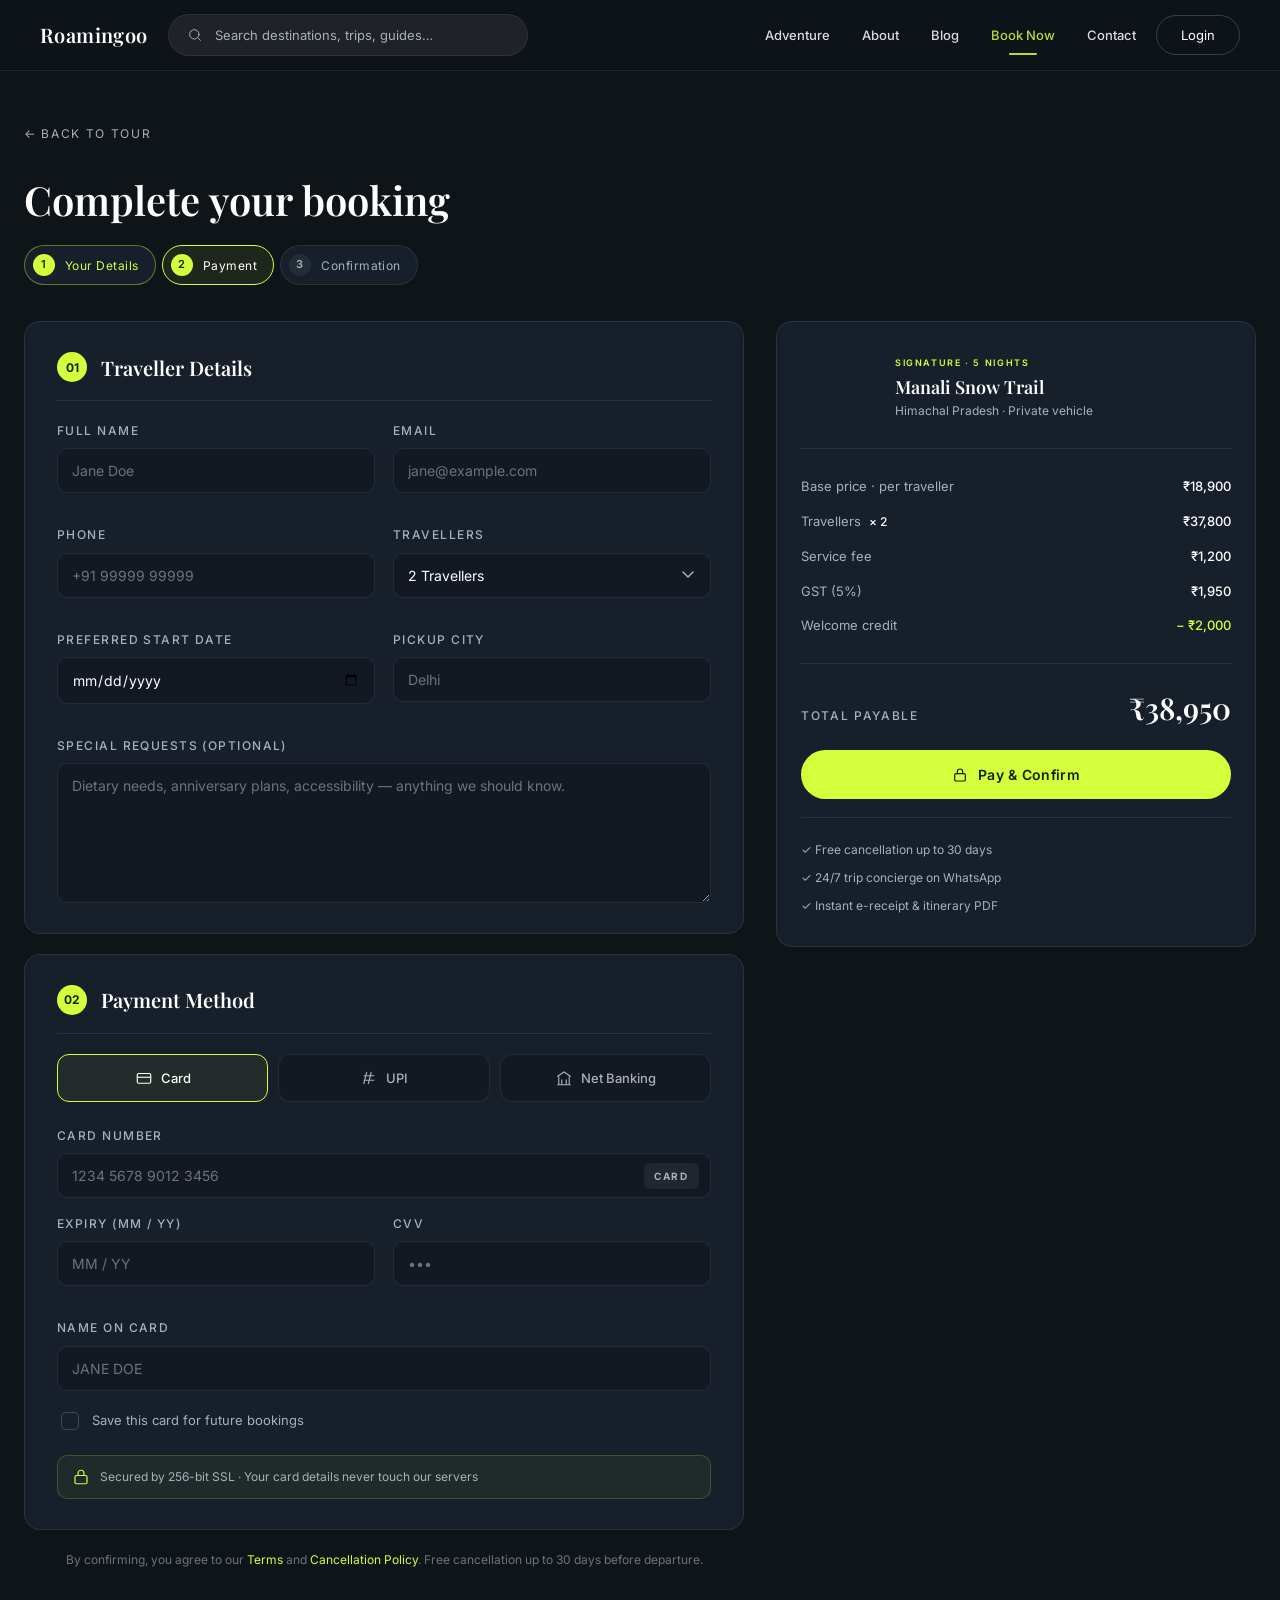
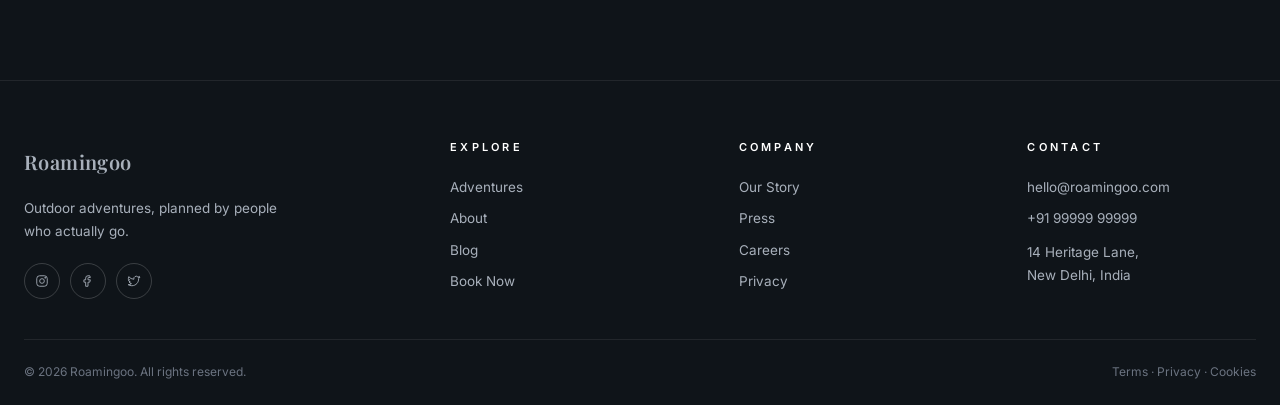
==== booking.html @ 0e5e9fb6 "Initial commit: Roamingoo adventure travel site - Home page with hero, 6 destination cards, reasons," ====
<!DOCTYPE html>
<html lang="en">
<head>
  <meta charset="UTF-8" />
  <meta name="viewport" content="width=device-width, initial-scale=1.0" />
  <meta name="description" content="Complete your Roamingoo booking — secure payment for your trip." />
  <title>Complete Booking — Roamingoo</title>

  <link rel="preconnect" href="https://fonts.googleapis.com">
  <link rel="preconnect" href="https://fonts.gstatic.com" crossorigin>
  <link href="https://fonts.googleapis.com/css2?family=Inter:wght@300;400;500;600;700&family=Playfair+Display:wght@500;600;700;800&display=swap" rel="stylesheet">
  <link rel="stylesheet" href="css/style.css">
</head>
<body class="page-booking">

  <!-- NAVBAR -->
  <header class="site-header solid" id="siteHeader">
    <nav class="nav" aria-label="Primary">
      <a href="index.html" class="logo" aria-label="Roamingoo home"><span class="logo-word">Roamingoo</span></a>
      <div class="nav-search">
        <svg viewBox="0 0 24 24" fill="none" stroke="currentColor" stroke-width="1.5" stroke-linecap="round"><circle cx="11" cy="11" r="7"/><path d="m20 20-3.5-3.5"/></svg>
        <input type="text" placeholder="Search destinations, trips, guides…" aria-label="Search" />
      </div>
      <ul class="nav-menu">
        <li><a href="index.html#adventure" class="nav-link">Adventure</a></li>
        <li><a href="index.html#about" class="nav-link">About</a></li>
        <li><a href="index.html#blog" class="nav-link">Blog</a></li>
        <li><a href="index.html#booknow" class="nav-link active">Book Now</a></li>
        <li><a href="contact.html" class="nav-link">Contact</a></li>
      </ul>
      <a href="#login" class="btn-login">Login</a>
      <button class="hamburger" id="hamburger" aria-label="Open menu" aria-expanded="false"><span></span><span></span><span></span></button>
    </nav>
  </header>

  <!-- ============ BOOKING ============ -->
  <main class="booking-page">

    <header class="booking-top">
      <a href="tour.html" class="tour-back">← Back to tour</a>
      <h1>Complete your booking</h1>
      <ol class="booking-steps">
        <li class="step done"><span>1</span> Your Details</li>
        <li class="step active"><span>2</span> Payment</li>
        <li class="step"><span>3</span> Confirmation</li>
      </ol>
    </header>

    <div class="booking-grid">

      <!-- ===== Left: forms ===== -->
      <form class="booking-forms" id="bookingForm" novalidate>

        <!-- Traveller details -->
        <section class="booking-card">
          <header class="bc-head">
            <span class="bc-num">01</span>
            <h3>Traveller Details</h3>
          </header>

          <div class="bf-row">
            <label class="field">
              <span>Full Name</span>
              <input type="text" name="name" required placeholder="Jane Doe" />
            </label>
            <label class="field">
              <span>Email</span>
              <input type="email" name="email" required placeholder="jane@example.com" />
            </label>
          </div>

          <div class="bf-row">
            <label class="field">
              <span>Phone</span>
              <input type="tel" name="phone" required placeholder="+91 99999 99999" />
            </label>
            <label class="field">
              <span>Travellers</span>
              <select name="travellers" required>
                <option value="1">1 Traveller</option>
                <option value="2" selected>2 Travellers</option>
                <option value="3">3 Travellers</option>
                <option value="4">4 Travellers</option>
                <option value="5+">5 or more</option>
              </select>
            </label>
          </div>

          <div class="bf-row">
            <label class="field">
              <span>Preferred Start Date</span>
              <input type="date" name="date" required />
            </label>
            <label class="field">
              <span>Pickup City</span>
              <input type="text" name="city" placeholder="Delhi" />
            </label>
          </div>

          <label class="field">
            <span>Special Requests (optional)</span>
            <textarea name="notes" rows="3" placeholder="Dietary needs, anniversary plans, accessibility — anything we should know."></textarea>
          </label>
        </section>

        <!-- Payment -->
        <section class="booking-card">
          <header class="bc-head">
            <span class="bc-num">02</span>
            <h3>Payment Method</h3>
          </header>

          <div class="pay-tabs" role="tablist">
            <button type="button" class="pay-tab active" data-pay="card">
              <svg viewBox="0 0 24 24" fill="none" stroke="currentColor" stroke-width="1.5"><rect x="3" y="6" width="18" height="13" rx="2"/><path d="M3 11h18"/></svg>
              Card
            </button>
            <button type="button" class="pay-tab" data-pay="upi">
              <svg viewBox="0 0 24 24" fill="none" stroke="currentColor" stroke-width="1.5"><path d="M9 4l-4 16M15 4l-4 16M5 9h14M5 15h14"/></svg>
              UPI
            </button>
            <button type="button" class="pay-tab" data-pay="netbanking">
              <svg viewBox="0 0 24 24" fill="none" stroke="currentColor" stroke-width="1.5"><path d="M3 21h18M5 21V10M19 21V10M9 21V14M15 21V14M3 10l9-6 9 6"/></svg>
              Net Banking
            </button>
          </div>

          <!-- CARD panel -->
          <div class="pay-panel active" data-panel="card">
            <label class="field">
              <span>Card Number</span>
              <div class="card-input">
                <input type="text" name="cardNumber" id="cardNumber" required inputmode="numeric" maxlength="19" placeholder="1234 5678 9012 3456" autocomplete="cc-number" />
                <span class="card-brand" id="cardBrand">CARD</span>
              </div>
            </label>

            <div class="bf-row">
              <label class="field">
                <span>Expiry (MM / YY)</span>
                <input type="text" name="expiry" id="cardExpiry" required inputmode="numeric" maxlength="7" placeholder="MM / YY" autocomplete="cc-exp" />
              </label>
              <label class="field">
                <span>CVV</span>
                <input type="password" name="cvv" required inputmode="numeric" maxlength="4" placeholder="•••" autocomplete="cc-csc" />
              </label>
            </div>

            <label class="field">
              <span>Name on Card</span>
              <input type="text" name="cardName" required placeholder="JANE DOE" autocomplete="cc-name" />
            </label>

            <label class="checkbox save-card">
              <input type="checkbox" />
              <span>Save this card for future bookings</span>
            </label>
          </div>

          <!-- UPI panel -->
          <div class="pay-panel" data-panel="upi">
            <label class="field">
              <span>UPI ID</span>
              <input type="text" name="upi" placeholder="yourname@upi" />
            </label>
            <p class="pay-help">You'll receive a payment request on your UPI app to approve.</p>
          </div>

          <!-- Netbanking panel -->
          <div class="pay-panel" data-panel="netbanking">
            <label class="field">
              <span>Select Bank</span>
              <select name="bank">
                <option value="">Choose your bank…</option>
                <option>HDFC Bank</option>
                <option>ICICI Bank</option>
                <option>State Bank of India</option>
                <option>Axis Bank</option>
                <option>Kotak Mahindra</option>
                <option>Other</option>
              </select>
            </label>
            <p class="pay-help">You'll be redirected to your bank's secure portal to confirm.</p>
          </div>

          <div class="secure-strip">
            <svg viewBox="0 0 24 24" fill="none" stroke="currentColor" stroke-width="1.6" stroke-linecap="round" stroke-linejoin="round"><rect x="4" y="10" width="16" height="11" rx="2"/><path d="M8 10V7a4 4 0 0 1 8 0v3"/></svg>
            <span>Secured by 256-bit SSL · Your card details never touch our servers</span>
          </div>
        </section>

        <p class="legal">
          By confirming, you agree to our <a href="#">Terms</a> and <a href="#">Cancellation Policy</a>.
          Free cancellation up to 30 days before departure.
        </p>
      </form>

      <!-- ===== Right: order summary ===== -->
      <aside class="order-summary">
        <div class="os-tour">
          <div class="os-img" style="background-image:url('https://images.unsplash.com/photo-1571536802807-30451e3955d8?auto=format&fit=crop&w=600&q=80')"></div>
          <div>
            <span class="os-tag">SIGNATURE · 5 NIGHTS</span>
            <h4>Manali Snow Trail</h4>
            <p>Himachal Pradesh · Private vehicle</p>
          </div>
        </div>

        <ul class="os-breakdown">
          <li><span>Base price · per traveller</span><strong>₹18,900</strong></li>
          <li><span>Travellers <em id="osCount">× 2</em></span><strong id="osSubtotal">₹37,800</strong></li>
          <li><span>Service fee</span><strong>₹1,200</strong></li>
          <li><span>GST (5%)</span><strong id="osTax">₹1,950</strong></li>
          <li class="os-discount"><span>Welcome credit</span><strong>− ₹2,000</strong></li>
        </ul>

        <div class="os-total">
          <span>Total payable</span>
          <strong id="osTotal">₹38,950</strong>
        </div>

        <button type="submit" form="bookingForm" class="btn btn-primary os-pay">
          <svg viewBox="0 0 24 24" fill="none" stroke="currentColor" stroke-width="1.8" stroke-linecap="round"><rect x="4" y="10" width="16" height="11" rx="2"/><path d="M8 10V7a4 4 0 0 1 8 0v3"/></svg>
          Pay &amp; Confirm
        </button>

        <ul class="os-trust">
          <li>✓ Free cancellation up to 30 days</li>
          <li>✓ 24/7 trip concierge on WhatsApp</li>
          <li>✓ Instant e-receipt &amp; itinerary PDF</li>
        </ul>
      </aside>

    </div>
  </main>

  <!-- ============ SUCCESS MODAL ============ -->
  <div class="booking-modal" id="successModal" aria-hidden="true">
    <div class="bm-backdrop" id="bmBackdrop"></div>
    <div class="bm-card" role="dialog" aria-labelledby="bmTitle">
      <div class="bm-check">
        <svg viewBox="0 0 24 24" fill="none" stroke="currentColor" stroke-width="2.4" stroke-linecap="round" stroke-linejoin="round"><path d="M5 13l4 4 10-10"/></svg>
      </div>
      <h2 id="bmTitle">Booking Confirmed</h2>
      <p>A confirmation and full itinerary are on their way to your inbox.</p>
      <div class="bm-ref">
        <span>Booking Reference</span>
        <code id="bmRef">RG-2026-000000</code>
      </div>
      <div class="bm-actions">
        <a href="index.html" class="btn btn-primary">Back to Home</a>
        <button type="button" class="btn-ghost-link" id="bmClose">Make another booking</button>
      </div>
    </div>
  </div>

  <!-- FOOTER -->
  <footer class="site-footer">
    <div class="footer-grid">
      <div class="f-col f-brand">
        <a href="index.html" class="logo footer-logo" aria-label="Roamingoo home"><span class="logo-word">Roamingoo</span></a>
        <p>Outdoor adventures, planned by people who actually go.</p>
        <div class="socials">
          <a href="#" aria-label="Instagram"><svg viewBox="0 0 24 24" fill="none" stroke="currentColor" stroke-width="1.5"><rect x="3" y="3" width="18" height="18" rx="5"/><circle cx="12" cy="12" r="4"/><circle cx="17.5" cy="6.5" r=".8" fill="currentColor"/></svg></a>
          <a href="#" aria-label="Facebook"><svg viewBox="0 0 24 24" fill="none" stroke="currentColor" stroke-width="1.5"><path d="M15 3h-3a4 4 0 0 0-4 4v3H5v4h3v7h4v-7h3l1-4h-4V7a1 1 0 0 1 1-1h3z"/></svg></a>
          <a href="#" aria-label="Twitter"><svg viewBox="0 0 24 24" fill="none" stroke="currentColor" stroke-width="1.5"><path d="M22 5.8a8.5 8.5 0 0 1-2.4.7 4.1 4.1 0 0 0 1.8-2.3 8.4 8.4 0 0 1-2.6 1 4.1 4.1 0 0 0-7 3.8A11.7 11.7 0 0 1 3 4.6a4.1 4.1 0 0 0 1.3 5.5 4 4 0 0 1-1.9-.5 4.1 4.1 0 0 0 3.3 4 4.1 4.1 0 0 1-1.9.1 4.1 4.1 0 0 0 3.8 2.8A8.3 8.3 0 0 1 2 18.3a11.7 11.7 0 0 0 6.3 1.8c7.6 0 11.7-6.3 11.7-11.7v-.5A8.3 8.3 0 0 0 22 5.8z"/></svg></a>
        </div>
      </div>
      <div class="f-col"><h5>Explore</h5><a href="index.html#adventure">Adventures</a><a href="index.html#about">About</a><a href="index.html#blog">Blog</a><a href="index.html#booknow">Book Now</a></div>
      <div class="f-col"><h5>Company</h5><a href="#">Our Story</a><a href="#">Press</a><a href="#">Careers</a><a href="#">Privacy</a></div>
      <div class="f-col"><h5>Contact</h5><a href="mailto:hello@roamingoo.com">hello@roamingoo.com</a><a href="tel:+919999999999">+91 99999 99999</a><p>14 Heritage Lane,<br/>New Delhi, India</p></div>
    </div>
    <div class="footer-bottom"><span>© <span id="year"></span> Roamingoo. All rights reserved.</span><span>Terms · Privacy · Cookies</span></div>
  </footer>

  <div class="mobile-drawer" id="mobileDrawer" aria-hidden="true">
    <button class="drawer-close" id="drawerClose" aria-label="Close menu"><svg viewBox="0 0 24 24" fill="none" stroke="currentColor" stroke-width="1.8" stroke-linecap="round"><path d="M6 6l12 12M18 6L6 18"/></svg></button>
    <a href="index.html#adventure" class="m-link">Adventure</a>
    <a href="index.html#about" class="m-link">About</a>
    <a href="index.html#blog" class="m-link">Blog</a>
    <a href="index.html#booknow" class="m-link">Book Now</a>
    <a href="contact.html" class="m-link">Contact</a>
    <a href="#login" class="btn btn-primary m-cta">Login</a>
  </div>

  <script src="js/main.js" defer></script>
</body>
</html>
---- css/style.css ----
/* =========================================================
   Roamingoo — Adventure Travel
   Dark navy + bright lime accent
   ========================================================= */

/* ---------- TOKENS ---------- */
:root{
  --bg: #0f1419;
  --bg-2: #131922;
  --panel: #171f2a;
  --panel-2: #1c2532;
  --ink: #ffffff;
  --ink-dim: #a8b0bb;
  --muted: #6b7380;
  --accent: #d4ff3d;
  --accent-soft: #e1ff6e;
  --accent-deep: #b6e018;
  --line: rgba(255,255,255,0.08);
  --line-strong: rgba(255,255,255,0.18);

  --container: 1280px;
  --radius: 14px;
  --radius-lg: 20px;
  --radius-card: 16px;

  --ease: cubic-bezier(.2,.7,.2,1);
  --t-fast: .25s var(--ease);
  --t-med: .45s var(--ease);

  --font-display: 'Playfair Display', Georgia, serif;
  --font-body: 'Inter', system-ui, -apple-system, 'Segoe UI', Roboto, sans-serif;
}

/* ---------- RESET ---------- */
*,*::before,*::after{ box-sizing:border-box; }
html,body{
  margin:0;
  padding:0;
  width:100%;
  overflow-x:hidden;
}
html{
  scroll-behavior:smooth;
  background:var(--bg);
}
body{
  font-family:var(--font-body);
  color:var(--ink);
  background:var(--bg);
  -webkit-font-smoothing:antialiased;
  line-height:1.6;
}
img{ max-width:100%; display:block; }
a{ color:inherit; text-decoration:none; }
ul{ list-style:none; padding:0; margin:0; }
button{ font-family:inherit; cursor:pointer; }

/* ---------- TYPE ---------- */
h1,h2,h3,h4,h5{
  font-family:var(--font-display);
  font-weight:600;
  line-height:1.15;
  margin:0;
  color:var(--ink);
}
em{ color:var(--accent); font-style:italic; }
.section-title{
  font-size:clamp(26px, 3vw, 38px);
  font-weight:600;
}
.section-sub{
  color:var(--ink-dim);
  font-size:14px;
  max-width:560px;
  margin:12px auto 0;
}
.head-line{
  display:block;
  width:80px; height:3px;
  background:var(--accent);
  border-radius:2px;
  margin:18px auto 0;
}

/* ---------- BUTTONS ---------- */
.btn{
  display:inline-flex;
  align-items:center;
  justify-content:center;
  gap:10px;
  padding:13px 30px;
  border-radius:999px;
  font-weight:500;
  font-size:14px;
  letter-spacing:.02em;
  border:0;
  cursor:pointer;
  transition:transform var(--t-fast), box-shadow var(--t-fast), background var(--t-fast), color var(--t-fast);
}
.btn-primary{
  background:var(--accent);
  color:#1a2008;
}
.btn-primary:hover{
  background:var(--accent-soft);
  transform:translateY(-2px);
  box-shadow:0 12px 28px -10px rgba(212,255,61,0.55);
}
.btn-login{
  padding:9px 24px;
  border-radius:999px;
  border:1px solid var(--line-strong);
  font-size:13px;
  color:var(--ink);
  background:transparent;
  transition:border-color var(--t-fast), color var(--t-fast), background var(--t-fast);
}
.btn-login:hover{
  border-color:var(--accent);
  color:var(--accent);
}

/* =========================================================
   HERO — full bleed
   ========================================================= */
.hero{
  position:relative;
  display:flex;
  flex-direction:column;
  width:100vw;
  max-width:100vw;
  min-height:100vh;
  height:100vh;
  min-height:100dvh;
  height:100dvh;
  margin:0;
  padding:0;
  overflow:hidden;
  background:#000;
}

/* slides */
.hero-slides{
  position:absolute;
  top:0; left:0; right:0; bottom:0;
  width:100%; height:100%;
  z-index:0;
  overflow:hidden;
}
.hero-slide{
  position:absolute;
  top:0; left:0;
  width:100%; height:100%;
  background-size:cover;
  background-position:center center;
  background-repeat:no-repeat;
  opacity:0;
  transform:scale(1.06);
  transition:opacity 1.2s var(--ease), transform 6s ease-out;
}
.hero-slide.active{
  opacity:1;
  transform:scale(1);
}
.hero-overlay{
  position:absolute;
  top:0; left:0; right:0; bottom:0;
  width:100%; height:100%;
  background:
    linear-gradient(180deg, rgba(15,20,25,0.55) 0%, rgba(15,20,25,0.35) 50%, rgba(15,20,25,0.85) 100%);
  z-index:1;
  pointer-events:none;
}

/* ---------- NAVBAR (visible on load, gets background on scroll) ---------- */
.site-header{
  position:fixed;
  top:0; left:0; right:0;
  z-index:100;
  padding:20px 40px;
  background:transparent;
  border-bottom:1px solid transparent;
  transition:background .4s var(--ease), padding .4s var(--ease),
             border-color .4s var(--ease), backdrop-filter .4s var(--ease);
}
.site-header.scrolled{
  background:rgba(15,20,25,0.85);
  backdrop-filter:blur(14px);
  -webkit-backdrop-filter:blur(14px);
  border-bottom-color:var(--line);
  padding:14px 40px;
}
.nav{
  display:flex;
  align-items:center;
  gap:20px;
}
.logo{
  display:flex;
  align-items:center;
  gap:10px;
  color:var(--ink);
  flex-shrink:0;
}
.logo-icon{
  width:34px; height:34px;
  color:var(--ink);
}
.logo-word{
  font-family:var(--font-display);
  font-size:20px;
  font-weight:600;
  letter-spacing:.02em;
}

.nav-search{
  position:relative;
  flex:0 1 360px;
  display:flex;
  align-items:center;
  background:rgba(255,255,255,0.07);
  border:1px solid var(--line);
  border-radius:999px;
  padding:0 18px;
  height:42px;
  backdrop-filter:blur(8px);
  transition:border-color var(--t-fast), background var(--t-fast);
}
.nav-search:focus-within{
  border-color:var(--accent);
  background:rgba(255,255,255,0.1);
}
.nav-search svg{
  width:16px; height:16px;
  color:var(--ink-dim);
  flex-shrink:0;
  margin-right:10px;
}
.nav-search input{
  background:transparent;
  border:0; outline:0;
  color:var(--ink);
  font-size:13px;
  width:100%;
  font-family:inherit;
}
.nav-search input::placeholder{
  color:var(--ink-dim);
}

.nav-menu{
  display:flex;
  align-items:center;
  gap:32px;
  margin-left:auto;
}
.nav-link{
  position:relative;
  font-size:13px;
  font-weight:500;
  color:var(--ink);
  padding:6px 0;
  opacity:.85;
  transition:opacity var(--t-fast), color var(--t-fast);
}
.nav-link::after{
  content:'';
  position:absolute;
  left:50%; bottom:-6px;
  transform:translateX(-50%) scaleX(0);
  width:28px; height:2px;
  background:var(--accent);
  border-radius:2px;
  transition:transform .35s var(--ease);
  transform-origin:center;
}
.nav-link:hover{ opacity:1; color:var(--accent); }
.nav-link:hover::after,
.nav-link.active::after{ transform:translateX(-50%) scaleX(1); }
.nav-link.active{ color:var(--accent); }

.hamburger{
  display:none;
  background:transparent; border:0; padding:6px;
  margin-left:auto;
}
.hamburger span{
  display:block; width:24px; height:1.5px;
  background:var(--ink); margin:6px 0;
  transition:transform .35s var(--ease), opacity .25s;
}
.hamburger.open span:nth-child(1){ transform:translateY(7.5px) rotate(45deg); }
.hamburger.open span:nth-child(2){ opacity:0; }
.hamburger.open span:nth-child(3){ transform:translateY(-7.5px) rotate(-45deg); }

/* ---------- HERO PAGINATION ---------- */
.hero-pagination{
  position:absolute;
  left:36px; top:50%;
  transform:translateY(-50%);
  z-index:5;
  display:flex; flex-direction:column;
  gap:18px;
}
.hero-pagination button{
  position:relative;
  background:transparent; border:0;
  color:var(--ink-dim);
  font-size:13px;
  font-weight:500;
  padding:4px 0 4px 28px;
  text-align:left;
  letter-spacing:.06em;
  transition:color var(--t-fast);
}
.hero-pagination button::before{
  content:'';
  position:absolute;
  left:0; top:50%; transform:translateY(-50%);
  width:18px; height:1px;
  background:rgba(255,255,255,0.3);
  transition:width var(--t-fast), background var(--t-fast);
}
.hero-pagination button.active{ color:var(--accent); }
.hero-pagination button.active::before{
  background:var(--accent);
  width:24px;
}
.hero-pagination button:hover{ color:var(--ink); }

/* ---------- HERO CONTENT ---------- */
.hero-content{
  position:relative;
  z-index:5;
  flex:1;
  display:flex;
  flex-direction:column;
  align-items:center;
  justify-content:center;
  text-align:center;
  padding:40px 24px;
  width:100%;
  max-width:980px;
  margin:0 auto;
}
.hero-title{
  font-family:var(--font-display);
  font-size:clamp(40px, 10.5vw, 150px);
  font-weight:700;
  letter-spacing:.04em;
  line-height:1;
  color:var(--ink);
  margin-bottom:18px;
  text-shadow:0 8px 40px rgba(0,0,0,0.5);
  white-space:nowrap;
}
.hero-sub{
  color:var(--ink);
  font-size:clamp(14px, 1.5vw, 17px);
  opacity:.95;
  letter-spacing:.02em;
  margin:0;
  max-width:540px;
}

/* ---------- HERO FEATURES STRIP ---------- */
.hero-features{
  position:relative;
  z-index:5;
  display:grid;
  grid-template-columns:repeat(4, 1fr);
  gap:0;
  padding:0 60px 36px;
}
.feature{
  position:relative;
  padding:18px 22px;
  text-align:left;
  border-right:1px solid rgba(255,255,255,0.12);
  transition:transform var(--t-fast);
}
.feature:last-child{ border-right:0; }
.feature:hover{ transform:translateY(-3px); }
.feature-icon{
  width:32px; height:32px;
  border-radius:50%;
  background:var(--accent);
  color:#1a2008;
  display:flex; align-items:center; justify-content:center;
  margin-bottom:10px;
}
.feature-icon svg{ width:16px; height:16px; }
.feature h4{
  font-family:var(--font-body);
  font-size:13px;
  font-weight:600;
  color:var(--ink);
  margin:0 0 4px;
  letter-spacing:.02em;
}
.feature p{
  font-size:11.5px;
  color:var(--ink-dim);
  margin:0;
  line-height:1.5;
}

/* scroll cue */
.scroll-cue{
  position:absolute;
  left:50%; bottom:18px;
  transform:translateX(-50%);
  z-index:6;
  width:1px;
  height:0;
  pointer-events:none;
}
.scroll-cue span{
  display:block;
  width:1px; height:40px;
  background:linear-gradient(to bottom, transparent, var(--accent));
  margin:0 auto;
  animation:cuePulse 2s ease-in-out infinite;
  transform-origin:top;
}
@keyframes cuePulse{
  0%,100%{ transform:scaleY(0.5); opacity:.5; }
  50%{ transform:scaleY(1); opacity:1; }
}

/* =========================================================
   SECTION BASE
   ========================================================= */
.section{
  padding:100px 24px;
  position:relative;
  max-width:var(--container);
  margin:0 auto;
}
.section-head{
  text-align:center;
  margin-bottom:54px;
}

/* =========================================================
   WONDERS OF NATURE
   ========================================================= */
.wonders-wrap{
  position:relative;
}
.wonders-grid{
  display:grid;
  grid-template-columns:1fr;
  gap:20px;
  padding-right:0;
}
.wonder-card{
  position:relative;
  height:280px;
  border-radius:var(--radius-card);
  background-size:115% auto;
  background-position:center;
  background-color:#000;
  overflow:hidden;
  cursor:pointer;
  transition:background-size 1.2s var(--ease), transform var(--t-med), box-shadow var(--t-med);
}
.wonder-card::before{
  content:'';
  position:absolute; inset:0;
  background:linear-gradient(180deg, transparent 40%, rgba(15,20,25,0.92) 100%);
}
.wonder-card:hover{
  background-size:135% auto;
  transform:translateY(-6px);
  box-shadow:0 24px 50px -16px rgba(0,0,0,0.7);
}
.wonder-info{
  position:absolute;
  left:18px; bottom:18px;
  z-index:2;
  display:flex; align-items:flex-start; gap:12px;
  color:var(--ink);
}
.wonder-icon{
  flex-shrink:0;
  width:30px; height:30px;
  display:flex; align-items:center; justify-content:center;
  color:var(--ink);
}
.wonder-icon svg{ width:18px; height:18px; }
.wonder-info h4{
  font-family:var(--font-body);
  font-size:14px;
  font-weight:600;
  margin:0 0 2px;
  letter-spacing:.02em;
}
.wonder-info p{
  font-size:11px;
  color:var(--ink-dim);
  margin:0;
  line-height:1.4;
}
.wonders-next{
  position:absolute;
  right:-60px; top:50%;
  transform:translateY(-50%);
  width:44px; height:44px;
  border-radius:50%;
  background:var(--accent);
  color:#1a2008;
  border:0;
  display:flex; align-items:center; justify-content:center;
  transition:background var(--t-fast), transform var(--t-fast), box-shadow var(--t-fast);
  z-index:5;
}
.wonders-next:hover{
  background:var(--accent-soft);
  transform:translateY(-50%) scale(1.08);
  box-shadow:0 8px 22px -6px rgba(212,255,61,0.5);
}
.wonders-next svg{ width:18px; height:18px; }

/* =========================================================
   REASONS
   ========================================================= */
.reasons-grid{
  display:grid;
  grid-template-columns:1fr;
  gap:50px;
  max-width:920px;
  margin:0 auto;
  text-align:center;
}
.reason{
  display:flex;
  flex-direction:column;
  align-items:center;
}
.reason-icon{
  width:72px; height:72px;
  border-radius:50%;
  display:flex; align-items:center; justify-content:center;
  background:rgba(212,255,61,0.10);
  color:var(--accent);
  margin-bottom:22px;
  transition:background var(--t-med), transform var(--t-med), color var(--t-med);
}
.reason-icon.active,
.reason:hover .reason-icon{
  background:var(--accent);
  color:#1a2008;
  transform:translateY(-4px);
  box-shadow:0 14px 30px -10px rgba(212,255,61,0.5);
}
.reason-icon svg{ width:28px; height:28px; }
.reason h4{
  font-family:var(--font-body);
  font-size:14px;
  font-weight:600;
  letter-spacing:.02em;
  margin:0 0 8px;
  color:var(--ink);
}
.reason p{
  font-size:12.5px;
  color:var(--ink-dim);
  max-width:220px;
  margin:0;
  line-height:1.6;
}
.reasons-line{
  width:60px; height:2px;
  background:var(--accent);
  margin:50px auto 0;
  border-radius:2px;
}

/* =========================================================
   PERFECT VACATION
   ========================================================= */
.perfect-grid{
  display:grid;
  grid-template-columns:1fr;
  gap:50px;
  align-items:center;
  max-width:1080px;
  margin:0 auto;
}
.perfect-collage{
  display:grid;
  grid-template-columns:1fr 1fr;
  grid-template-rows:200px 200px;
  gap:14px;
}
.col-img{
  background-size:cover;
  background-position:center;
  border-radius:var(--radius-card);
  background-color:#000;
  transition:transform var(--t-med);
}
.col-img:hover{ transform:scale(1.03); }
.col-img-1{ grid-column:1; grid-row:1; }
.col-img-2{ grid-column:2; grid-row:1; }
.col-img-3{ grid-column:2; grid-row:2; }
.col-img-4{ grid-column:1; grid-row:2; }

.perfect-text{ max-width:440px; }
.perfect-text .section-title{
  font-size:clamp(28px, 3.2vw, 38px);
  margin-bottom:20px;
  text-align:left;
}
.perfect-text p{
  color:var(--ink-dim);
  font-size:14px;
  line-height:1.8;
  margin:0 0 28px;
}

/* =========================================================
   EXPLORE WITH ANNOTATIONS
   ========================================================= */
.explore-canvas{
  position:relative;
  height:520px;
  border-radius:var(--radius-card);
  overflow:hidden;
  background:#000;
}
.explore-bg{
  position:absolute; inset:0;
  background-size:cover;
  background-position:center;
}
.explore-overlay{
  position:absolute; inset:0;
  background:linear-gradient(180deg, rgba(15,20,25,0.35), rgba(15,20,25,0.55));
}

.explore-frame{
  position:absolute;
  right:14%; top:34%;
  width:36%; height:42%;
  border:2px solid var(--accent);
  border-radius:8px;
  pointer-events:none;
  animation:framePulse 2.4s ease-in-out infinite;
}
@keyframes framePulse{
  0%,100%{ box-shadow:0 0 0 0 rgba(212,255,61,0.45); }
  50%{ box-shadow:0 0 0 10px rgba(212,255,61,0); }
}

.annotation{
  position:absolute;
  z-index:3;
}
.ann-card{
  background:rgba(15,20,25,0.85);
  border:1px solid var(--line-strong);
  backdrop-filter:blur(10px);
  border-radius:10px;
  padding:12px 14px;
  width:240px;
  font-size:11px;
  color:var(--ink);
  line-height:1.5;
}
.ann-card p{ margin:0; }
.ann-line{
  display:block;
  position:absolute;
  background:var(--accent);
  height:1px;
  transform-origin:left center;
}
.ann-dot{
  display:block;
  position:absolute;
  width:10px; height:10px;
  border-radius:50%;
  background:var(--ink);
  border:2px solid var(--accent);
}

.a-1{ left:5%; top:16%; }
.a-1 .ann-line{ left:240px; top:50%; width:160px; transform:rotate(28deg); }
.a-1 .ann-dot{ left:395px; top:calc(50% + 78px); }

.a-2{ left:8%; top:44%; }
.a-2 .ann-line{ left:240px; top:50%; width:140px; transform:rotate(10deg); }
.a-2 .ann-dot{ left:375px; top:calc(50% + 22px); }

.a-3{ left:5%; top:70%; }
.a-3 .ann-line{ left:240px; top:50%; width:130px; transform:rotate(-15deg); }
.a-3 .ann-dot{ left:368px; top:calc(50% - 32px); }

/* =========================================================
   FOOTER
   ========================================================= */
.site-footer{
  max-width:var(--container);
  margin:30px auto 0;
  padding:60px 24px 24px;
  border-top:1px solid var(--line);
}
.footer-grid{
  display:grid;
  grid-template-columns:1fr;
  gap:40px;
  padding-bottom:40px;
}
.f-col h5{
  font-family:var(--font-body);
  font-size:11px;
  letter-spacing:.3em;
  text-transform:uppercase;
  color:var(--ink);
  margin-bottom:18px;
  font-weight:600;
}
.f-col a{
  display:block;
  padding:5px 0;
  color:var(--ink-dim);
  font-size:13.5px;
  transition:color var(--t-fast), padding var(--t-fast);
}
.f-col a:hover{ color:var(--accent); padding-left:4px; }
.f-col p{
  font-size:13.5px;
  color:var(--ink-dim);
  margin:6px 0;
  line-height:1.7;
}
.f-brand p{ max-width:280px; margin:14px 0 20px; }
.footer-logo{ margin-bottom:0; }
.socials{ display:flex; gap:10px; }
.socials a{
  width:36px; height:36px; padding:0;
  display:flex; align-items:center; justify-content:center;
  border:1px solid var(--line-strong);
  border-radius:50%;
  color:var(--ink-dim);
  transition:color var(--t-fast), border-color var(--t-fast), transform var(--t-fast);
}
.socials a:hover{
  color:var(--accent);
  border-color:var(--accent);
  transform:translateY(-3px);
  padding-left:0;
}
.socials svg{ width:14px; height:14px; }
.footer-bottom{
  border-top:1px solid var(--line);
  padding-top:22px;
  display:flex;
  justify-content:space-between;
  flex-wrap:wrap;
  gap:12px;
  font-size:12px;
  color:var(--muted);
}

/* =========================================================
   MOBILE DRAWER
   ========================================================= */
.mobile-drawer{
  position:fixed; top:0; right:-100%;
  width:min(320px, 84vw); height:100vh;
  background:var(--bg-2);
  border-left:1px solid var(--line);
  padding:70px 26px 32px;
  display:flex; flex-direction:column; gap:2px;
  transition:right .5s var(--ease);
  z-index:200;
}
.mobile-drawer.open{ right:0; }

.drawer-close{
  position:absolute;
  top:18px; right:18px;
  width:36px; height:36px;
  border-radius:50%;
  background:rgba(255,255,255,0.06);
  border:1px solid var(--line);
  color:var(--ink);
  display:flex; align-items:center; justify-content:center;
  transition:background var(--t-fast), color var(--t-fast),
             border-color var(--t-fast), transform var(--t-fast);
}
.drawer-close:hover{
  background:var(--accent);
  color:#1a2008;
  border-color:var(--accent);
  transform:rotate(90deg);
}
.drawer-close svg{ width:16px; height:16px; }

.m-link{
  font-family:var(--font-body);
  font-size:15px;
  font-weight:500;
  color:var(--ink);
  padding:14px 0;
  border-bottom:1px solid var(--line);
  letter-spacing:.02em;
  transition:color var(--t-fast), padding var(--t-fast);
}
.m-link:hover{ color:var(--accent); padding-left:6px; }
.m-cta{
  margin-top:24px;
  justify-content:center;
  font-size:14px;
  padding:12px 28px;
}

/* =========================================================
   SCROLL TO TOP
   ========================================================= */
.scroll-top{
  position:fixed; right:24px; bottom:24px;
  width:46px; height:46px;
  border-radius:50%;
  background:var(--accent);
  color:#1a2008;
  border:0;
  font-size:20px;
  font-weight:600;
  opacity:0; pointer-events:none;
  transform:translateY(20px);
  transition:opacity var(--t-med), transform var(--t-med), box-shadow var(--t-fast);
  z-index:80;
  box-shadow:0 8px 22px -6px rgba(0,0,0,0.5);
}
.scroll-top.show{
  opacity:1; pointer-events:auto; transform:translateY(0);
}
.scroll-top:hover{
  box-shadow:0 14px 28px -6px rgba(212,255,61,0.5);
  transform:translateY(-4px);
}

/* =========================================================
   REVEAL ANIMATIONS
   ========================================================= */
.reveal{
  opacity:0;
  transform:translateY(40px);
  transition:opacity 1s var(--ease), transform 1s var(--ease);
}
.reveal.in-view{
  opacity:1;
  transform:translateY(0);
}

/* =========================================================
   RESPONSIVE — mobile-first
   Breakpoints: 480 (sm) · 640 (md) · 768 (lg) · 960 (xl)
   ========================================================= */

/* ===== Tablets — 640px and up ===== */
@media (min-width: 640px){
  .wonders-grid{ grid-template-columns:repeat(2, 1fr); }
  .footer-grid{ grid-template-columns:repeat(2, 1fr); gap:48px; }
  .reasons-grid{ grid-template-columns:repeat(3, 1fr); gap:30px; }
  .perfect-collage{ grid-template-rows:180px 180px; }
}

/* ===== Larger tablets — 768px and up ===== */
@media (min-width: 768px){
  .section{ padding:90px 30px; }
  .wonders-grid{ gap:18px; }
  .perfect-collage{ grid-template-rows:200px 200px; }
  .explore-canvas{ height:460px; }
}

/* ===== Desktop — 960px and up ===== */
@media (min-width: 960px){
  .wonders-grid{ grid-template-columns:repeat(3, 1fr); padding-right:60px; }
  .perfect-grid{ grid-template-columns:1.1fr 1fr; gap:80px; }
  .footer-grid{ grid-template-columns:1.6fr 1fr 1fr 1fr; gap:60px; }
  .wonders-next{ right:0; }
}

/* ===== Tablet and below — under 960px ===== */
@media (max-width: 959px){
  /* nav: hide desktop bits, show hamburger */
  .nav-search{ display:none; }
  .nav-menu{ display:none; }
  .btn-login{ display:none; }
  .hamburger{ display:block; }

  .site-header{ padding:14px 20px; }
  .site-header.scrolled{ padding:12px 20px; }
  .nav{ gap:14px; }
  .logo-icon{ width:30px; height:30px; }

  /* hero */
  .hero-pagination{ left:16px; gap:14px; }
  .hero-pagination button{ font-size:11px; padding-left:22px; }
  .hero-features{
    grid-template-columns:repeat(4, 1fr);
    padding:0 24px 24px;
    gap:0;
  }

  /* sections */
  .section{ padding:80px 20px; }
  .section-head{ margin-bottom:42px; }

  /* wonders */
  .wonders-next{ position:static; transform:none; margin:24px auto 0; }

  /* explore */
  .explore-canvas{ height:420px; }
  .ann-card{ width:190px; font-size:10.5px; padding:10px 12px; }
  .a-1 .ann-line, .a-2 .ann-line, .a-3 .ann-line,
  .a-1 .ann-dot, .a-2 .ann-dot, .a-3 .ann-dot{ display:none; }
  .a-1{ left:4%; top:8%; }
  .a-2{ left:6%; top:42%; }
  .a-3{ left:4%; top:70%; }
  .explore-frame{ right:6%; top:32%; width:42%; height:38%; }

  /* perfect */
  .perfect-grid{ gap:40px; }
  .perfect-text{ max-width:none; }
  .perfect-text .section-title{ text-align:center; }
  .perfect-text p{ text-align:center; }
  .perfect-text .btn{ margin:0 auto; display:flex; width:fit-content; }

  /* footer */
  .footer-bottom{ justify-content:center; text-align:center; }
}

/* ===== Phones — under 640px ===== */
@media (max-width: 639px){
  .site-header{ padding:12px 16px; }
  .hero-features{
    grid-template-columns:repeat(2, 1fr);
    padding:0 16px 22px;
    gap:8px;
  }
  .feature{ padding:12px 10px; border-right:0; }
  .feature:nth-child(odd){ border-right:1px solid rgba(255,255,255,0.12); }
  .feature h4{ font-size:12px; }
  .feature p{ font-size:10.5px; }
  .feature-icon{ width:28px; height:28px; margin-bottom:8px; }
  .feature-icon svg{ width:14px; height:14px; }

  .hero-pagination{ left:12px; gap:10px; }
  .hero-pagination button{ font-size:10px; padding-left:18px; letter-spacing:.04em; }
  .hero-pagination button::before{ width:14px; }
  .hero-pagination button.active::before{ width:18px; }

  .hero-content{ padding:24px 16px; }
  .hero-sub{ font-size:13px; padding:0 12px; }

  .section{ padding:60px 16px; }
  .section-head{ margin-bottom:36px; }
  .section-title{ font-size:24px; }
  .section-sub{ font-size:13px; }

  .wonder-card{ height:240px; }
  .wonder-info h4{ font-size:13px; }
  .wonder-info p{ font-size:10.5px; }

  .reasons-grid{ gap:36px; grid-template-columns:1fr; }
  .reason-icon{ width:64px; height:64px; }
  .reason-icon svg{ width:24px; height:24px; }

  .perfect-collage{ grid-template-rows:130px 130px; gap:10px; }
  .perfect-text .section-title{ font-size:24px; }

  .explore-canvas{ height:340px; }
  .ann-card{ width:160px; font-size:10px; padding:8px 10px; }
  .a-1{ left:4%; top:6%; }
  .a-2{ left:4%; top:36%; }
  .a-3{ left:4%; top:66%; }
  .explore-frame{ right:5%; top:30%; width:48%; height:36%; }

  .footer-grid{ gap:32px; padding-bottom:32px; }
  .f-col h5{ margin-bottom:14px; }

  .scroll-top{ width:42px; height:42px; right:18px; bottom:18px; font-size:18px; }
}

/* ===== Very small phones — under 380px ===== */
@media (max-width: 379px){
  .hero-title{ font-size:38px; letter-spacing:.02em; }
  .feature{ padding:10px 8px; }
  .feature h4{ font-size:11px; }
  .feature p{ font-size:10px; }
  .section{ padding:48px 14px; }
}

/* ===== Landscape phones — short heights ===== */
@media (max-height: 520px) and (orientation: landscape){
  .hero{ min-height:520px; height:auto; }
  .hero-content{ padding:80px 24px 30px; }
  .hero-features{ padding-bottom:20px; }
}

/* =========================================================
   CONTACT PAGE
   ========================================================= */

/* contact page body — push first section below the fixed nav */
.page-contact{
  padding-top:0;
}
/* nav variant: always-solid on inner pages (no transparent state) */
.site-header.solid{
  background:rgba(15,20,25,0.92);
  backdrop-filter:blur(14px);
  -webkit-backdrop-filter:blur(14px);
  border-bottom-color:var(--line);
  padding:14px 40px;
}

/* ---------- PAGE HEADER ---------- */
.page-header{
  position:relative;
  min-height:55vh;
  display:flex;
  align-items:center;
  justify-content:center;
  text-align:center;
  overflow:hidden;
  padding:130px 24px 60px;
}
.ph-bg{
  position:absolute; inset:0;
  background-size:cover;
  background-position:center;
  z-index:0;
}
.ph-overlay{
  position:absolute; inset:0;
  background:linear-gradient(180deg,
    rgba(15,20,25,0.65) 0%,
    rgba(15,20,25,0.55) 50%,
    rgba(15,20,25,0.95) 100%);
  z-index:1;
}
.ph-content{
  position:relative;
  z-index:2;
  max-width:760px;
}
.ph-eyebrow{
  font-size:12px;
  letter-spacing:.32em;
  text-transform:uppercase;
  color:var(--accent);
  margin:0 0 18px;
  font-weight:500;
}
.ph-title{
  font-family:var(--font-display);
  font-size:clamp(40px, 6vw, 72px);
  font-weight:600;
  letter-spacing:.01em;
  line-height:1.05;
  margin:0 0 18px;
}
.ph-sub{
  color:var(--ink-dim);
  font-size:16px;
  max-width:560px;
  margin:0 auto;
  line-height:1.7;
}

/* ---------- CONTACT GRID ---------- */
.contact-section{
  padding-top:80px;
  padding-bottom:80px;
}
.contact-grid{
  display:grid;
  grid-template-columns:1fr;
  gap:40px;
  max-width:1140px;
  margin:0 auto;
}

/* ---------- FORM ---------- */
.contact-form-wrap .section-title{
  text-align:left;
  font-size:clamp(26px, 3vw, 34px);
  margin-bottom:8px;
}
.contact-lead{
  color:var(--ink-dim);
  font-size:14px;
  margin:0 0 32px;
}
.contact-form{
  display:flex;
  flex-direction:column;
  gap:18px;
}
.field-row{
  display:grid;
  grid-template-columns:1fr;
  gap:18px;
}
.field{
  display:flex;
  flex-direction:column;
  gap:8px;
}
.field > span{
  font-size:12px;
  letter-spacing:.12em;
  text-transform:uppercase;
  color:var(--ink-dim);
  font-weight:500;
}
.field input,
.field select,
.field textarea{
  width:100%;
  background:var(--panel);
  border:1px solid var(--line);
  border-radius:12px;
  padding:14px 16px;
  color:var(--ink);
  font-family:inherit;
  font-size:14px;
  outline:none;
  transition:border-color var(--t-fast), background var(--t-fast);
}
.field input::placeholder,
.field textarea::placeholder{ color:var(--muted); }
.field input:focus,
.field select:focus,
.field textarea:focus{
  border-color:var(--accent);
  background:var(--panel-2);
}
.field textarea{ resize:vertical; min-height:140px; }
.field select{
  appearance:none;
  background-image:url("data:image/svg+xml;utf8,<svg xmlns='http://www.w3.org/2000/svg' width='12' height='8' viewBox='0 0 12 8' fill='none'><path d='M1 1l5 5 5-5' stroke='%23a8b0bb' stroke-width='1.5' stroke-linecap='round'/></svg>");
  background-repeat:no-repeat;
  background-position:right 16px center;
  padding-right:42px;
}
.field select option{ background:var(--panel); color:var(--ink); }

.field-actions{
  display:flex;
  align-items:center;
  justify-content:space-between;
  gap:18px;
  flex-wrap:wrap;
  margin-top:8px;
}
.checkbox{
  display:flex;
  align-items:center;
  gap:10px;
  font-size:12.5px;
  color:var(--ink-dim);
  cursor:pointer;
  user-select:none;
}
.checkbox input{
  appearance:none;
  -webkit-appearance:none;
  width:18px; height:18px;
  border:1px solid var(--line-strong);
  border-radius:5px;
  background:var(--panel);
  display:grid; place-items:center;
  cursor:pointer;
  transition:background var(--t-fast), border-color var(--t-fast);
}
.checkbox input:checked{
  background:var(--accent);
  border-color:var(--accent);
}
.checkbox input:checked::after{
  content:'';
  width:10px; height:6px;
  border-left:2px solid #1a2008;
  border-bottom:2px solid #1a2008;
  transform:rotate(-45deg) translate(1px,-1px);
}
.field-actions .btn{ padding:14px 28px; }
.field-actions .btn svg{ width:16px; height:16px; }

.form-status{
  font-size:13px;
  padding:0;
  min-height:1em;
  color:var(--accent);
}
.form-status.error{ color:#ff8a8a; }

/* ---------- INFO SIDEBAR ---------- */
.contact-info{
  display:flex;
  flex-direction:column;
  gap:14px;
}
.info-card{
  background:var(--panel);
  border:1px solid var(--line);
  border-radius:var(--radius-card);
  padding:20px 22px;
  transition:border-color var(--t-fast), transform var(--t-fast);
}
.info-card:hover{
  border-color:rgba(212,255,61,0.3);
  transform:translateY(-2px);
}
.info-icon{
  width:36px; height:36px;
  border-radius:50%;
  background:rgba(212,255,61,0.12);
  color:var(--accent);
  display:flex; align-items:center; justify-content:center;
  margin-bottom:12px;
}
.info-icon svg{ width:18px; height:18px; }
.info-card h4{
  font-family:var(--font-body);
  font-size:12px;
  letter-spacing:.2em;
  text-transform:uppercase;
  color:var(--ink);
  font-weight:600;
  margin:0 0 8px;
}
.info-card p,
.info-card a{
  display:block;
  font-size:14px;
  color:var(--ink-dim);
  line-height:1.7;
  margin:0;
  transition:color var(--t-fast);
}
.info-card a:hover{ color:var(--accent); }
.info-socials{
  display:flex;
  gap:10px;
  margin-top:6px;
}
.info-socials a{
  width:40px; height:40px;
  display:flex; align-items:center; justify-content:center;
  border:1px solid var(--line-strong);
  border-radius:50%;
  color:var(--ink-dim);
  transition:color var(--t-fast), border-color var(--t-fast), background var(--t-fast);
}
.info-socials a:hover{
  color:#1a2008;
  background:var(--accent);
  border-color:var(--accent);
}
.info-socials svg{ width:16px; height:16px; }

/* ---------- MAP ---------- */
.map-section{
  padding-top:0;
  padding-bottom:100px;
}
.map-wrap{
  position:relative;
  height:420px;
  border-radius:var(--radius-card);
  overflow:hidden;
  border:1px solid var(--line);
  background:var(--panel);
}
.map-wrap iframe{
  width:100%; height:100%;
  border:0;
  filter:grayscale(.3) contrast(1.05) brightness(.85);
}
.map-card{
  position:absolute;
  left:24px; bottom:24px;
  background:rgba(15,20,25,0.92);
  backdrop-filter:blur(10px);
  border:1px solid var(--line);
  border-radius:12px;
  padding:18px 20px;
  max-width:280px;
}
.map-card h4{
  font-family:var(--font-body);
  font-size:13px;
  letter-spacing:.18em;
  text-transform:uppercase;
  color:var(--ink);
  font-weight:600;
  margin:0 0 6px;
}
.map-card p{
  font-size:13px;
  color:var(--ink-dim);
  margin:0 0 10px;
  line-height:1.5;
}
.map-link{
  color:var(--accent);
  font-size:12.5px;
  font-weight:500;
  letter-spacing:.04em;
  transition:opacity var(--t-fast);
}
.map-link:hover{ opacity:.8; }

/* ---------- CONTACT PAGE RESPONSIVE ---------- */
@media (min-width: 840px){
  .field-row{ grid-template-columns:1fr 1fr; }
}
@media (min-width: 960px){
  .contact-grid{ grid-template-columns:1.5fr 1fr; gap:60px; }
}
@media (max-width: 959px){
  .site-header.solid{ padding:14px 20px; }
  .page-header{ min-height:46vh; padding:120px 20px 50px; }
  .contact-section{ padding-top:60px; padding-bottom:60px; }
  .map-section{ padding-bottom:70px; }
  .map-wrap{ height:340px; }
}
@media (max-width: 639px){
  .page-header{ min-height:40vh; padding:110px 16px 44px; }
  .ph-sub{ font-size:14px; }
  .field input, .field select, .field textarea{ padding:12px 14px; font-size:13.5px; }
  .field-actions{ flex-direction:column; align-items:stretch; }
  .field-actions .btn{ width:100%; }
  .info-card{ padding:18px; }
  .map-card{ left:12px; right:12px; bottom:12px; max-width:none; padding:14px 16px; }
  .map-wrap{ height:280px; }
}

/* =========================================================
   DESTINATION DETAIL PAGE
   ========================================================= */
.page-destination{ padding-top:0; }

/* ---------- HERO ---------- */
.dest-hero{
  position:relative;
  width:100vw;
  max-width:100vw;
  margin:0;
  padding:0;
  min-height:100vh;
  height:auto;
  display:flex;
  flex-direction:column;
  justify-content:flex-end;
  overflow:hidden;
  background:#000;
}
.dest-hero-slides{
  position:absolute;
  top:0; left:0; right:0; bottom:0;
  width:100%; height:100%;
  z-index:0;
  overflow:hidden;
}
.dest-hero-slide{
  position:absolute;
  top:0; left:0;
  width:100%; height:100%;
  background-size:cover;
  background-position:center;
  background-repeat:no-repeat;
  opacity:0;
  transform:scale(1.06);
  transition:opacity 1.2s var(--ease), transform 6s ease-out;
}
.dest-hero-slide.active{
  opacity:1;
  transform:scale(1);
}
.dest-hero-overlay{
  position:absolute;
  top:0; left:0; right:0; bottom:0;
  background:
    linear-gradient(180deg,
      rgba(15,20,25,0.7) 0%,
      rgba(15,20,25,0.45) 35%,
      rgba(15,20,25,0.65) 70%,
      rgba(15,20,25,0.95) 100%);
  z-index:1;
  pointer-events:none;
}

/* right pagination */
.dest-pagination{
  position:absolute;
  right:40px; top:50%;
  transform:translateY(-50%);
  z-index:5;
  display:flex; flex-direction:column;
  gap:18px;
}
.dest-pagination button{
  position:relative;
  background:transparent; border:0;
  color:var(--ink-dim);
  font-size:13px;
  font-weight:500;
  padding:4px 28px 4px 0;
  text-align:right;
  letter-spacing:.06em;
  transition:color var(--t-fast);
}
.dest-pagination button::after{
  content:'';
  position:absolute;
  right:0; top:50%; transform:translateY(-50%);
  width:18px; height:1px;
  background:rgba(255,255,255,0.3);
  transition:width var(--t-fast), background var(--t-fast);
}
.dest-pagination button.active{ color:var(--accent); }
.dest-pagination button.active::after{
  background:var(--accent);
  width:24px;
}
.dest-pagination button:hover{ color:var(--ink); }

/* hero text */
.dest-hero-content{
  position:relative;
  z-index:5;
  padding:160px 60px 40px;
  max-width:780px;
}
.dest-back{
  display:inline-block;
  font-size:12px;
  letter-spacing:.14em;
  text-transform:uppercase;
  color:var(--ink-dim);
  margin-bottom:32px;
  transition:color var(--t-fast), padding var(--t-fast);
}
.dest-back:hover{ color:var(--accent); padding-left:4px; }
.dest-eyebrow{
  font-size:12px;
  letter-spacing:.32em;
  text-transform:uppercase;
  color:var(--accent);
  margin:0 0 18px;
  font-weight:500;
}
.dest-title{
  font-family:var(--font-display);
  font-size:clamp(40px, 8vw, 92px);
  font-weight:700;
  letter-spacing:.02em;
  line-height:1;
  margin:0 0 20px;
  text-shadow:0 8px 40px rgba(0,0,0,0.5);
}
.dest-sub{
  color:var(--ink-dim);
  font-size:15px;
  line-height:1.8;
  max-width:560px;
  margin:0;
}

/* bottom info strip */
.dest-info-strip{
  position:relative;
  z-index:5;
  display:grid;
  grid-template-columns:1fr;
  gap:0;
  padding:30px 60px 40px;
  border-top:1px solid rgba(255,255,255,0.12);
  background:rgba(15,20,25,0.55);
  backdrop-filter:blur(10px);
}
.info-block{
  padding:18px 22px;
  border-right:1px solid rgba(255,255,255,0.12);
}
.info-block:last-child{ border-right:0; }
.info-block h4{
  font-family:var(--font-body);
  font-size:11px;
  letter-spacing:.22em;
  text-transform:uppercase;
  color:var(--accent);
  font-weight:600;
  margin:0 0 10px;
}
.info-block p{
  font-size:13px;
  color:var(--ink-dim);
  line-height:1.6;
  margin:0 0 10px;
}
.info-block a{
  font-size:11.5px;
  letter-spacing:.14em;
  text-transform:uppercase;
  color:var(--ink);
  transition:color var(--t-fast);
}
.info-block a:hover{ color:var(--accent); }

/* ---------- POPULAR TOURS ---------- */
.eyebrow-dark{
  font-size:11px;
  letter-spacing:.32em;
  text-transform:uppercase;
  color:var(--accent-deep);
  margin:0 0 14px;
  font-weight:500;
}
.tours-grid{
  display:grid;
  grid-template-columns:1fr;
  gap:24px;
}
.tour-card{
  background:var(--panel);
  border:1px solid var(--line);
  border-radius:var(--radius-card);
  overflow:hidden;
  transition:transform var(--t-med), border-color var(--t-med), box-shadow var(--t-med);
  display:flex;
  flex-direction:column;
}
.tour-card:hover{
  transform:translateY(-6px);
  border-color:rgba(212,255,61,0.3);
  box-shadow:0 30px 60px -22px rgba(0,0,0,0.7);
}
.tour-img{
  position:relative;
  height:280px;
  background-size:cover;
  background-position:center;
  background-color:#000;
  overflow:hidden;
}
.tour-img::after{
  content:'';
  position:absolute; inset:0;
  background:linear-gradient(180deg, transparent 50%, rgba(15,20,25,0.65) 100%);
}
.tour-tag{
  position:absolute;
  top:14px; left:14px;
  z-index:2;
  background:rgba(15,20,25,0.7);
  backdrop-filter:blur(6px);
  border:1px solid var(--line-strong);
  color:var(--ink);
  font-size:10px;
  letter-spacing:.18em;
  text-transform:uppercase;
  padding:6px 12px;
  border-radius:999px;
  font-weight:600;
}
.tour-tag.gold{
  background:var(--accent);
  color:#1a2008;
  border-color:var(--accent);
}
.tour-body{
  padding:22px 22px 22px;
  display:flex;
  flex-direction:column;
  flex:1;
}
.tour-body h4{
  font-family:var(--font-display);
  font-size:22px;
  font-weight:600;
  margin:0 0 8px;
  color:var(--ink);
}
.tour-body > p{
  font-size:13.5px;
  color:var(--ink-dim);
  line-height:1.6;
  margin:0 0 20px;
  flex:1;
}
.tour-meta{
  display:flex;
  align-items:center;
  justify-content:space-between;
  gap:12px;
  padding-top:16px;
  border-top:1px solid var(--line);
}
.tour-price{
  font-size:11.5px;
  color:var(--ink-dim);
  letter-spacing:.06em;
}
.tour-price strong{
  display:block;
  font-family:var(--font-display);
  font-size:20px;
  color:var(--ink);
  font-weight:600;
  margin-top:2px;
}
.tour-link{
  font-size:12.5px;
  letter-spacing:.14em;
  text-transform:uppercase;
  color:var(--accent);
  font-weight:600;
  transition:padding var(--t-fast);
}
.tour-link:hover{ padding-left:4px; }

.tour-card.featured{ border-color:rgba(212,255,61,0.4); }

/* ---------- DISCOVER / VIDEO ---------- */
.discover{ background:transparent; }
.discover-grid{
  display:grid;
  grid-template-columns:1fr;
  gap:50px;
  align-items:center;
  max-width:1140px;
  margin:0 auto;
}
.discover-title{
  font-family:var(--font-display);
  font-size:clamp(34px, 5vw, 56px);
  line-height:1.05;
  font-weight:700;
  letter-spacing:.01em;
  margin:0 0 32px;
}
.watch-video{
  display:inline-flex;
  align-items:center;
  gap:14px;
  background:transparent;
  border:0;
  padding:0;
  color:var(--ink);
  cursor:pointer;
  margin-bottom:28px;
  transition:color var(--t-fast);
}
.watch-video:hover{ color:var(--accent); }
.play-circle{
  width:54px; height:54px;
  border-radius:50%;
  background:var(--accent);
  color:#1a2008;
  display:flex; align-items:center; justify-content:center;
  transition:background var(--t-fast), transform var(--t-fast), box-shadow var(--t-fast);
}
.play-circle svg{ width:20px; height:20px; margin-left:3px; }
.watch-video:hover .play-circle{
  background:var(--accent-soft);
  transform:scale(1.08);
  box-shadow:0 10px 26px -8px rgba(212,255,61,0.55);
}
.watch-label{
  font-size:12px;
  letter-spacing:.24em;
  text-transform:uppercase;
  font-weight:600;
}
.discover-body{
  font-size:13.5px;
  color:var(--ink-dim);
  line-height:1.8;
  margin:0 0 12px;
  max-width:440px;
}
.discover-cite{
  font-size:11px;
  letter-spacing:.2em;
  text-transform:uppercase;
  color:var(--muted);
}

.discover-collage{
  display:grid;
  grid-template-columns:1fr 1fr;
  grid-template-rows:140px 140px 140px;
  gap:12px;
}
.d-img{
  position:relative;
  background-size:cover;
  background-position:center;
  border-radius:14px;
  background-color:#000;
  overflow:hidden;
  cursor:pointer;
  transition:transform var(--t-med);
}
.d-img::before{
  content:'';
  position:absolute; inset:0;
  background:rgba(15,20,25,0.3);
  transition:background var(--t-fast);
}
.d-img:hover{ transform:scale(1.02); }
.d-img:hover::before{ background:rgba(15,20,25,0.5); }
.d-img-1{ grid-column:1; grid-row:1 / span 2; }
.d-img-2{ grid-column:2; grid-row:1; }
.d-img-3{ grid-column:2; grid-row:2; }
.d-img-4{ grid-column:1 / -1; grid-row:3; }
.d-play{
  position:absolute;
  top:50%; left:50%;
  transform:translate(-50%, -50%);
  width:40px; height:40px;
  border-radius:50%;
  background:rgba(255,255,255,0.12);
  backdrop-filter:blur(8px);
  border:1px solid rgba(255,255,255,0.3);
  color:var(--ink);
  display:flex; align-items:center; justify-content:center;
  z-index:2;
  transition:background var(--t-fast), color var(--t-fast), transform var(--t-fast);
}
.d-img:hover .d-play{
  background:var(--accent);
  color:#1a2008;
  transform:translate(-50%, -50%) scale(1.1);
}
.d-play svg{ width:14px; height:14px; margin-left:2px; }

/* ---------- CTA BAND ---------- */
.dest-cta{
  position:relative;
  min-height:380px;
  display:flex;
  align-items:center;
  justify-content:center;
  overflow:hidden;
  padding:80px 24px;
  margin:30px auto 0;
  max-width:var(--container);
  border-radius:var(--radius-card);
}
.dest-cta-bg{
  position:absolute; inset:0;
  background-size:cover;
  background-position:center;
  z-index:0;
}
.dest-cta-overlay{
  position:absolute; inset:0;
  background:linear-gradient(180deg, rgba(15,20,25,0.65), rgba(15,20,25,0.85));
  z-index:1;
}
.dest-cta-inner{
  position:relative;
  z-index:2;
  text-align:center;
  max-width:640px;
}
.dest-cta-inner h2{
  font-family:var(--font-display);
  font-size:clamp(28px, 4vw, 44px);
  line-height:1.15;
  margin:0 0 16px;
}
.dest-cta-inner p{
  color:var(--ink-dim);
  font-size:15px;
  margin:0 0 28px;
}
.btn.large{ padding:16px 36px; font-size:14px; }

/* ---------- DESTINATION RESPONSIVE ---------- */
@media (min-width: 768px){
  .dest-info-strip{ grid-template-columns:repeat(3, 1fr); }
  .tours-grid{ grid-template-columns:repeat(2, 1fr); gap:26px; }
}
@media (min-width: 1024px){
  .tours-grid{ grid-template-columns:repeat(4, 1fr); }
  .discover-grid{ grid-template-columns:1fr 1.2fr; gap:70px; }
}
@media (max-width: 959px){
  .dest-pagination{ right:18px; }
  .dest-pagination button{ font-size:11px; padding-right:22px; }
  .dest-hero-content{ padding:140px 28px 30px; }
  .dest-info-strip{ padding:14px 28px 24px; }
  .info-block{ padding:16px 14px; border-right:0; border-bottom:1px solid rgba(255,255,255,0.1); }
  .info-block:last-child{ border-bottom:0; }
  .tour-img{ height:240px; }
  .discover-collage{ grid-template-rows:120px 120px 120px; }
  .dest-cta{ min-height:320px; padding:60px 20px; border-radius:14px; }
}
@media (max-width: 639px){
  .dest-hero-content{ padding:120px 20px 24px; }
  .dest-back{ margin-bottom:22px; }
  .dest-sub{ font-size:13.5px; }
  .dest-pagination{ gap:12px; }
  .dest-pagination button{ font-size:10px; padding-right:18px; }
  .info-block{ padding:14px 6px; }
  .tour-body h4{ font-size:20px; }
  .discover-title{ font-size:30px; }
  .discover-collage{ grid-template-rows:100px 100px 100px; gap:8px; }
}

/* =========================================================
   TOUR DETAIL PAGE
   ========================================================= */
.page-tour{ padding-top:0; }

/* ---------- TOUR HERO ---------- */
.tour-hero{
  position:relative;
  width:100vw;
  max-width:100vw;
  min-height:88vh;
  overflow:hidden;
  background:#000;
}
.tour-hero-bg{
  position:absolute; inset:0;
  background-size:cover;
  background-position:center;
  z-index:0;
}
.tour-hero-overlay{
  position:absolute; inset:0;
  background:linear-gradient(135deg,
    rgba(15,20,25,0.85) 0%,
    rgba(15,20,25,0.6) 50%,
    rgba(15,20,25,0.55) 100%);
  z-index:1;
}
.tour-hero-inner{
  position:relative;
  z-index:5;
  max-width:1280px;
  margin:0 auto;
  padding:150px 40px 60px;
  display:grid;
  grid-template-columns:1fr;
  gap:40px;
  align-items:center;
}

.tour-back{
  display:inline-block;
  font-size:12px;
  letter-spacing:.14em;
  text-transform:uppercase;
  color:var(--ink-dim);
  margin-bottom:24px;
  transition:color var(--t-fast), padding var(--t-fast);
}
.tour-back:hover{ color:var(--accent); padding-left:4px; }

.tour-eyebrow{
  font-size:11px;
  letter-spacing:.3em;
  text-transform:uppercase;
  color:var(--accent);
  margin:0 0 18px;
  font-weight:500;
}
.tour-title{
  font-family:var(--font-display);
  font-size:clamp(50px, 9vw, 110px);
  font-weight:700;
  letter-spacing:.04em;
  line-height:.95;
  margin:0 0 20px;
  text-shadow:0 8px 40px rgba(0,0,0,0.5);
}
.tour-sub{
  color:var(--ink-dim);
  font-size:15px;
  line-height:1.7;
  max-width:520px;
  margin:0 0 32px;
}

/* Badges strip */
.tour-badges{
  display:flex;
  flex-wrap:wrap;
  gap:10px;
  margin-bottom:32px;
}
.tour-badge{
  display:flex;
  align-items:center;
  gap:10px;
  padding:10px 14px;
  background:rgba(255,255,255,0.07);
  border:1px solid var(--line);
  border-radius:12px;
  backdrop-filter:blur(8px);
  transition:border-color var(--t-fast), transform var(--t-fast);
}
.tour-badge:hover{
  border-color:rgba(212,255,61,0.4);
  transform:translateY(-2px);
}
.tb-icon{
  width:28px; height:28px;
  border-radius:50%;
  background:var(--accent);
  color:#1a2008;
  display:flex; align-items:center; justify-content:center;
  flex-shrink:0;
}
.tb-icon svg{ width:14px; height:14px; }
.tb-text{
  display:flex;
  flex-direction:column;
  line-height:1.1;
}
.tb-text strong{
  font-family:var(--font-body);
  font-size:13px;
  font-weight:600;
  color:var(--ink);
}
.tb-text small{
  font-size:10px;
  color:var(--ink-dim);
  letter-spacing:.06em;
  margin-top:2px;
}

/* Right figure */
.tour-hero-figure{ display:none; }
.thf-img{
  width:100%;
  height:480px;
  border-radius:24px;
  background-size:cover;
  background-position:center;
  box-shadow:0 30px 60px -16px rgba(0,0,0,0.6);
}

/* ---------- ABOUT THE TOUR ---------- */
.tour-about{ padding-top:90px; }
.about-grid{
  display:grid;
  grid-template-columns:1fr;
  gap:50px;
  max-width:1120px;
  margin:0 auto;
}
.about-text{ max-width:560px; }
.about-lead{
  font-size:15px;
  color:var(--ink);
  line-height:1.8;
  margin:0 0 18px;
}
.about-text > p{
  font-size:14px;
  color:var(--ink-dim);
  line-height:1.8;
  margin:0 0 22px;
}
.about-list{
  list-style:none;
  padding:24px 0 0;
  margin:0;
  border-top:1px solid var(--line);
}
.about-list li{
  padding:10px 0;
  font-size:13.5px;
  color:var(--ink-dim);
}

.about-itinerary{
  display:flex;
  flex-direction:column;
  gap:18px;
}
.itin-card{
  display:flex;
  gap:18px;
  align-items:center;
  background:var(--panel);
  border:1px solid var(--line);
  border-radius:var(--radius-card);
  padding:14px;
  transition:border-color var(--t-fast), transform var(--t-fast);
}
.itin-card:hover{
  border-color:rgba(212,255,61,0.3);
  transform:translateX(4px);
}
.itin-img{
  flex-shrink:0;
  width:130px; height:100px;
  border-radius:12px;
  background-size:cover;
  background-position:center;
  background-color:#000;
}
.itin-body{ flex:1; }
.itin-day{
  display:inline-block;
  font-size:10px;
  letter-spacing:.18em;
  text-transform:uppercase;
  color:var(--accent);
  font-weight:600;
  margin-bottom:6px;
}
.itin-body h4{
  font-family:var(--font-display);
  font-size:20px;
  font-weight:600;
  margin:0 0 4px;
  color:var(--ink);
}
.itin-body p{
  font-size:13px;
  color:var(--ink-dim);
  margin:0;
  line-height:1.5;
}

/* ---------- WHAT'S INCLUDED ---------- */
.included{ padding-top:60px; }
.included-grid{
  display:grid;
  grid-template-columns:1fr;
  gap:18px;
  max-width:1120px;
  margin:0 auto;
}
.included-card{
  background:var(--panel);
  border:1px solid var(--line);
  border-radius:var(--radius-card);
  padding:28px 24px;
  transition:border-color var(--t-fast), transform var(--t-fast), background var(--t-fast);
}
.included-card:hover{
  border-color:rgba(212,255,61,0.35);
  transform:translateY(-4px);
  background:linear-gradient(180deg, var(--panel), rgba(212,255,61,0.04));
}
.incl-icon{
  width:42px; height:42px;
  border-radius:50%;
  background:rgba(212,255,61,0.12);
  color:var(--accent);
  display:flex; align-items:center; justify-content:center;
  margin-bottom:18px;
}
.incl-icon svg{ width:20px; height:20px; }
.included-card h4{
  font-family:var(--font-display);
  font-size:20px;
  font-weight:600;
  margin:0 0 8px;
  color:var(--ink);
}
.included-card p{
  font-size:13px;
  color:var(--ink-dim);
  margin:0;
  line-height:1.6;
}

/* ---------- ENQUIRE / QUESTIONS ---------- */
.enquire-section{ padding-top:40px; padding-bottom:80px; }
.enquire-card{
  position:relative;
  border-radius:var(--radius-card);
  overflow:hidden;
  max-width:var(--container);
  margin:0 auto;
  min-height:380px;
  display:flex;
}
.enquire-bg{
  position:absolute; inset:0;
  background-size:cover;
  background-position:center;
  z-index:0;
}
.enquire-overlay{
  position:absolute; inset:0;
  background:linear-gradient(135deg, rgba(15,20,25,0.92) 0%, rgba(15,20,25,0.6) 100%);
  z-index:1;
}
.enquire-inner{
  position:relative;
  z-index:2;
  padding:54px 44px;
  display:grid;
  grid-template-columns:1fr;
  gap:32px;
  align-items:center;
  width:100%;
}
.enquire-text h2{
  font-family:var(--font-display);
  font-size:clamp(26px, 3.6vw, 38px);
  line-height:1.15;
  margin:0 0 12px;
}
.enquire-sub{
  color:var(--ink-dim);
  font-size:14px;
  margin:0;
  line-height:1.7;
}
.eyebrow-dark.light{
  color:var(--accent-soft);
}

.enquire-form{
  display:flex;
  flex-direction:column;
  gap:14px;
}
.ef-row{
  display:grid;
  grid-template-columns:1fr;
  gap:12px;
}
.enquire-form input{
  background:rgba(255,255,255,0.06);
  border:1px solid var(--line-strong);
  border-radius:12px;
  padding:14px 16px;
  color:var(--ink);
  font-family:inherit;
  font-size:14px;
  outline:none;
  transition:border-color var(--t-fast), background var(--t-fast);
}
.enquire-form input::placeholder{ color:var(--ink-dim); }
.enquire-form input:focus{
  border-color:var(--accent);
  background:rgba(255,255,255,0.1);
}
.enquire-form .btn{ width:100%; justify-content:center; }
.ef-status{
  font-size:13px;
  color:var(--accent);
  margin:0;
  min-height:1em;
}
.ef-status.error{ color:#ff8a8a; }

/* ---------- TOUR RESPONSIVE ---------- */
@media (min-width: 768px){
  .ef-row{ grid-template-columns:1fr 1fr; }
  .included-grid{ grid-template-columns:repeat(2, 1fr); gap:20px; }
}
@media (min-width: 960px){
  .tour-hero-inner{
    grid-template-columns:1.2fr 1fr;
    gap:60px;
    padding:170px 40px 80px;
  }
  .tour-hero-figure{ display:block; }
  .about-grid{ grid-template-columns:1.1fr 1fr; gap:70px; }
  .included-grid{ grid-template-columns:repeat(4, 1fr); }
  .enquire-inner{ grid-template-columns:1.2fr 1fr; gap:48px; padding:60px 56px; }
}
@media (max-width: 959px){
  .tour-hero{ min-height:auto; }
  .tour-hero-inner{ padding:130px 28px 50px; }
  .tour-sub{ font-size:14px; }
  .tour-badges{ gap:8px; }
  .tour-badge{ padding:8px 12px; }
  .tb-text strong{ font-size:12px; }
  .tb-text small{ font-size:9.5px; }
  .thf-img{ height:300px; }
  .itin-img{ width:110px; height:90px; }
  .enquire-inner{ padding:40px 28px; }
}
@media (max-width: 639px){
  .tour-hero-inner{ padding:120px 18px 40px; }
  .itin-card{ flex-direction:column; align-items:stretch; gap:0; padding:0; overflow:hidden; }
  .itin-img{ width:100%; height:160px; border-radius:0; }
  .itin-body{ padding:16px 18px; }
  .included-card{ padding:22px 18px; }
  .enquire-inner{ padding:32px 20px; }
  .enquire-text h2{ font-size:24px; }
}

/* =========================================================
   BOOKING / PAYMENT PAGE
   ========================================================= */
.page-booking{ background:var(--bg); }
.booking-page{
  max-width:var(--container);
  margin:0 auto;
  padding:120px 24px 80px;
}

/* ---------- Top header ---------- */
.booking-top{
  margin-bottom:36px;
}
.booking-top h1{
  font-family:var(--font-display);
  font-size:clamp(28px, 4vw, 40px);
  font-weight:600;
  margin:10px 0 22px;
}
.booking-steps{
  list-style:none;
  display:flex;
  flex-wrap:wrap;
  gap:6px;
  padding:0;
  margin:0;
  font-size:12px;
  letter-spacing:.04em;
}
.booking-steps .step{
  display:flex;
  align-items:center;
  gap:10px;
  padding:8px 16px 8px 8px;
  border-radius:999px;
  border:1px solid var(--line);
  color:var(--ink-dim);
  background:var(--panel);
}
.booking-steps .step span{
  width:22px; height:22px;
  border-radius:50%;
  background:rgba(255,255,255,0.06);
  display:flex; align-items:center; justify-content:center;
  font-size:11px;
  font-weight:600;
  color:var(--ink-dim);
}
.booking-steps .step.done{ color:var(--accent); border-color:rgba(212,255,61,0.4); }
.booking-steps .step.done span{ background:var(--accent); color:#1a2008; }
.booking-steps .step.active{ color:var(--ink); border-color:var(--accent); background:rgba(212,255,61,0.08); }
.booking-steps .step.active span{ background:var(--accent); color:#1a2008; }

/* ---------- Grid ---------- */
.booking-grid{
  display:grid;
  grid-template-columns:1fr;
  gap:28px;
  align-items:start;
}

/* ---------- Form cards ---------- */
.booking-forms{
  display:flex;
  flex-direction:column;
  gap:20px;
}
.booking-card{
  background:var(--panel);
  border:1px solid var(--line);
  border-radius:var(--radius-card);
  padding:26px 24px;
}
.bc-head{
  display:flex;
  align-items:center;
  gap:14px;
  padding-bottom:18px;
  margin-bottom:20px;
  border-bottom:1px solid var(--line);
}
.bc-num{
  width:30px; height:30px;
  border-radius:50%;
  background:var(--accent);
  color:#1a2008;
  display:flex; align-items:center; justify-content:center;
  font-size:12px;
  font-weight:700;
  font-family:var(--font-body);
}
.bc-head h3{
  font-family:var(--font-display);
  font-size:20px;
  font-weight:600;
  margin:0;
}

.bf-row{
  display:grid;
  grid-template-columns:1fr;
  gap:16px;
  margin-bottom:16px;
}
.booking-card .field{ margin-bottom:16px; }
.booking-card .field:last-child{ margin-bottom:0; }
.booking-card .field input,
.booking-card .field select,
.booking-card .field textarea{
  background:var(--bg-2);
  border:1px solid var(--line);
  border-radius:10px;
  padding:13px 14px;
  font-size:14px;
}
.booking-card .field input:focus,
.booking-card .field select:focus,
.booking-card .field textarea:focus{
  border-color:var(--accent);
  background:var(--panel-2);
}
.booking-card .field select{
  background-image:url("data:image/svg+xml;utf8,<svg xmlns='http://www.w3.org/2000/svg' width='12' height='8' viewBox='0 0 12 8' fill='none'><path d='M1 1l5 5 5-5' stroke='%23a8b0bb' stroke-width='1.5' stroke-linecap='round'/></svg>");
  background-repeat:no-repeat;
  background-position:right 16px center;
  padding-right:42px;
}
.booking-card .field select option{ background:var(--panel); color:var(--ink); }

/* ---------- Payment tabs ---------- */
.pay-tabs{
  display:grid;
  grid-template-columns:repeat(3, 1fr);
  gap:10px;
  margin-bottom:24px;
}
.pay-tab{
  display:flex;
  align-items:center;
  justify-content:center;
  gap:8px;
  padding:14px 12px;
  background:var(--bg-2);
  border:1px solid var(--line);
  border-radius:12px;
  color:var(--ink-dim);
  font-size:13px;
  font-weight:500;
  cursor:pointer;
  transition:border-color var(--t-fast), color var(--t-fast), background var(--t-fast);
}
.pay-tab svg{ width:18px; height:18px; }
.pay-tab:hover{ color:var(--ink); border-color:var(--line-strong); }
.pay-tab.active{
  color:var(--ink);
  border-color:var(--accent);
  background:rgba(212,255,61,0.06);
}
.pay-panel{ display:none; }
.pay-panel.active{ display:block; }
.pay-help{
  font-size:12.5px;
  color:var(--ink-dim);
  margin:14px 0 0;
  line-height:1.6;
}

/* card number with brand label */
.card-input{ position:relative; }
.card-input input{ padding-right:70px; }
.card-brand{
  position:absolute;
  right:12px; top:50%;
  transform:translateY(-50%);
  font-size:10px;
  font-weight:700;
  letter-spacing:.18em;
  color:var(--ink-dim);
  background:rgba(255,255,255,0.06);
  padding:5px 10px;
  border-radius:6px;
}
.card-brand.visa{ color:#1a1f71; background:#fff; }
.card-brand.mastercard{ color:#ff5f00; background:#fff; }
.card-brand.amex{ color:#fff; background:#2e77bb; }
.card-brand.rupay{ color:#fff; background:#0e7c41; }

.save-card{ margin-top:18px; font-size:13px; }

.secure-strip{
  display:flex;
  align-items:center;
  gap:10px;
  margin-top:22px;
  padding:12px 14px;
  background:rgba(212,255,61,0.05);
  border:1px solid rgba(212,255,61,0.18);
  border-radius:10px;
  font-size:12px;
  color:var(--ink-dim);
  line-height:1.5;
}
.secure-strip svg{ width:18px; height:18px; color:var(--accent); flex-shrink:0; }

.legal{
  font-size:12px;
  color:var(--muted);
  text-align:center;
  margin:0;
  line-height:1.7;
}
.legal a{ color:var(--accent); }

/* ---------- Order summary ---------- */
.order-summary{
  background:var(--panel);
  border:1px solid var(--line);
  border-radius:var(--radius-card);
  padding:26px 24px;
  position:sticky;
  top:96px;
}
.os-tour{
  display:flex;
  gap:14px;
  align-items:flex-start;
  padding-bottom:20px;
  margin-bottom:20px;
  border-bottom:1px solid var(--line);
}
.os-img{
  flex-shrink:0;
  width:80px; height:80px;
  border-radius:10px;
  background-size:cover;
  background-position:center;
}
.os-tag{
  display:inline-block;
  font-size:9px;
  letter-spacing:.18em;
  text-transform:uppercase;
  color:var(--accent);
  font-weight:600;
  margin-bottom:6px;
}
.os-tour h4{
  font-family:var(--font-display);
  font-size:18px;
  margin:0 0 4px;
}
.os-tour p{
  font-size:12px;
  color:var(--ink-dim);
  margin:0;
}

.os-breakdown{
  list-style:none;
  margin:0 0 20px;
  padding:0 0 20px;
  border-bottom:1px solid var(--line);
}
.os-breakdown li{
  display:flex;
  justify-content:space-between;
  align-items:center;
  padding:7px 0;
  font-size:13px;
  color:var(--ink-dim);
}
.os-breakdown li strong{
  color:var(--ink);
  font-weight:500;
  font-family:var(--font-body);
}
.os-breakdown li em{
  font-style:normal;
  color:var(--ink);
  font-weight:500;
  font-size:12px;
  margin-left:4px;
}
.os-discount strong{ color:var(--accent) !important; }

.os-total{
  display:flex;
  justify-content:space-between;
  align-items:baseline;
  margin-bottom:18px;
}
.os-total span{
  font-size:12px;
  letter-spacing:.14em;
  text-transform:uppercase;
  color:var(--ink-dim);
  font-weight:500;
}
.os-total strong{
  font-family:var(--font-display);
  font-size:30px;
  color:var(--ink);
  font-weight:600;
}

.os-pay{
  width:100%;
  justify-content:center;
  padding:16px 24px;
  font-size:14px;
  font-weight:600;
  margin-bottom:18px;
}
.os-pay svg{ width:16px; height:16px; }

.os-trust{
  list-style:none;
  margin:0;
  padding:18px 0 0;
  border-top:1px solid var(--line);
}
.os-trust li{
  font-size:12px;
  color:var(--ink-dim);
  padding:5px 0;
  line-height:1.5;
}

/* ---------- Success modal ---------- */
.booking-modal{
  position:fixed; inset:0;
  z-index:300;
  display:none;
  align-items:center;
  justify-content:center;
  padding:20px;
}
.booking-modal.open{ display:flex; }
.bm-backdrop{
  position:absolute; inset:0;
  background:rgba(15,20,25,0.85);
  backdrop-filter:blur(8px);
  -webkit-backdrop-filter:blur(8px);
}
.bm-card{
  position:relative;
  background:var(--panel);
  border:1px solid var(--line);
  border-radius:20px;
  padding:48px 40px 38px;
  width:min(440px, 100%);
  text-align:center;
  animation:bmPop .45s var(--ease);
  box-shadow:0 30px 80px -20px rgba(0,0,0,0.8);
}
@keyframes bmPop{
  from{ opacity:0; transform:translateY(20px) scale(.96); }
  to{ opacity:1; transform:none; }
}
.bm-check{
  width:72px; height:72px;
  border-radius:50%;
  background:var(--accent);
  color:#1a2008;
  display:flex; align-items:center; justify-content:center;
  margin:0 auto 22px;
  box-shadow:0 14px 30px -10px rgba(212,255,61,0.55);
  animation:bmCheck .6s var(--ease) .15s both;
}
@keyframes bmCheck{
  from{ transform:scale(0); }
  to{ transform:scale(1); }
}
.bm-check svg{ width:32px; height:32px; }
.bm-card h2{
  font-family:var(--font-display);
  font-size:26px;
  margin:0 0 10px;
}
.bm-card > p{
  font-size:13.5px;
  color:var(--ink-dim);
  margin:0 0 24px;
  line-height:1.6;
}
.bm-ref{
  background:var(--bg-2);
  border:1px dashed var(--line-strong);
  border-radius:12px;
  padding:14px;
  margin-bottom:26px;
}
.bm-ref span{
  display:block;
  font-size:10px;
  letter-spacing:.2em;
  text-transform:uppercase;
  color:var(--ink-dim);
  margin-bottom:6px;
}
.bm-ref code{
  font-family:'Inter', monospace;
  font-size:16px;
  letter-spacing:.08em;
  font-weight:600;
  color:var(--accent);
}
.bm-actions{
  display:flex;
  flex-direction:column;
  gap:10px;
  align-items:center;
}
.bm-actions .btn{ width:100%; justify-content:center; }
.btn-ghost-link{
  background:none;
  border:0;
  color:var(--ink-dim);
  font-size:13px;
  padding:6px 0;
  cursor:pointer;
  transition:color var(--t-fast);
}
.btn-ghost-link:hover{ color:var(--accent); }

/* ---------- Responsive ---------- */
@media (min-width: 640px){
  .bf-row{ grid-template-columns:1fr 1fr; gap:18px; }
}
@media (min-width: 960px){
  .booking-grid{ grid-template-columns:1.5fr 1fr; gap:32px; }
  .booking-card{ padding:30px 32px; }
}
@media (max-width: 959px){
  .booking-page{ padding:100px 18px 60px; }
  .order-summary{ position:static; }
}
@media (max-width: 480px){
  .booking-page{ padding:90px 14px 50px; }
  .booking-card{ padding:20px 18px; }
  .pay-tabs{ grid-template-columns:1fr; }
  .bm-card{ padding:36px 24px 26px; }
}

/* ===== Accessibility ===== */
@media (prefers-reduced-motion: reduce){
  *, *::before, *::after{
    animation-duration:.001ms !important;
    transition-duration:.001ms !important;
    scroll-behavior:auto !important;
  }
}
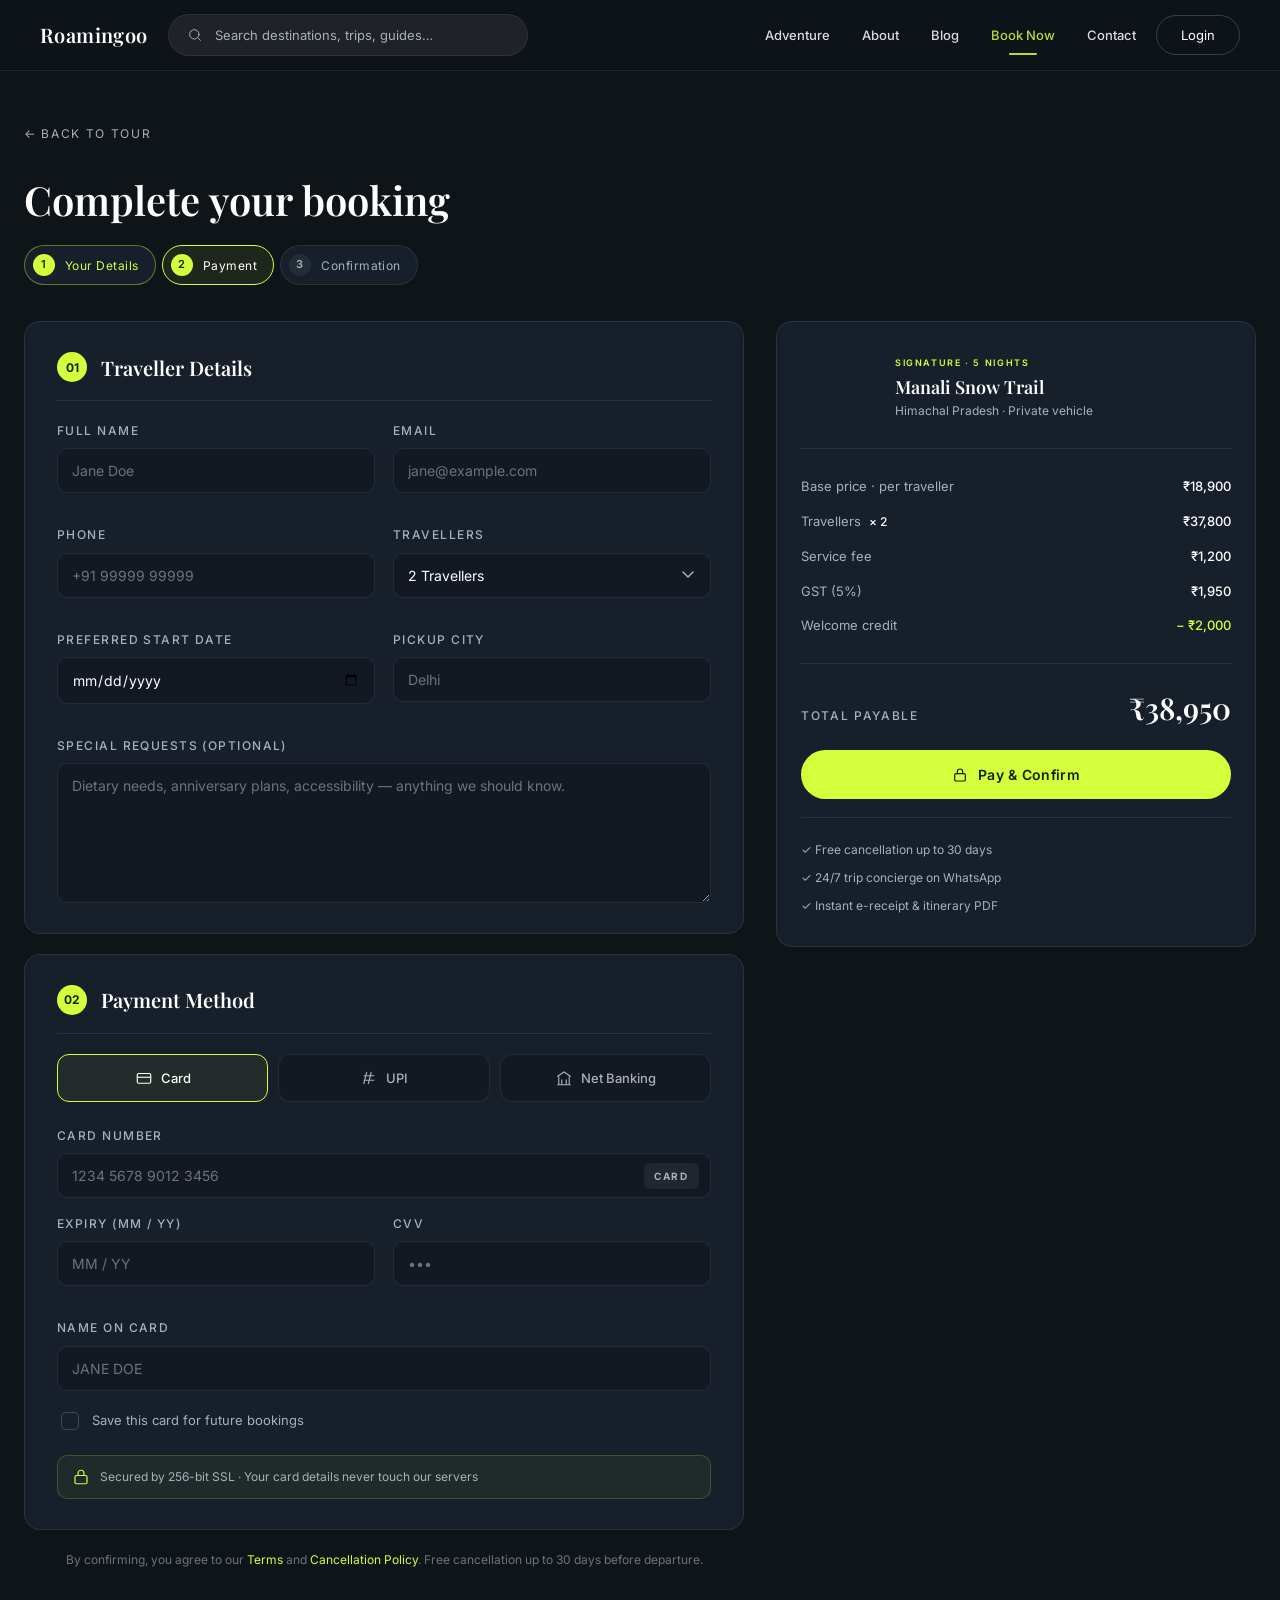
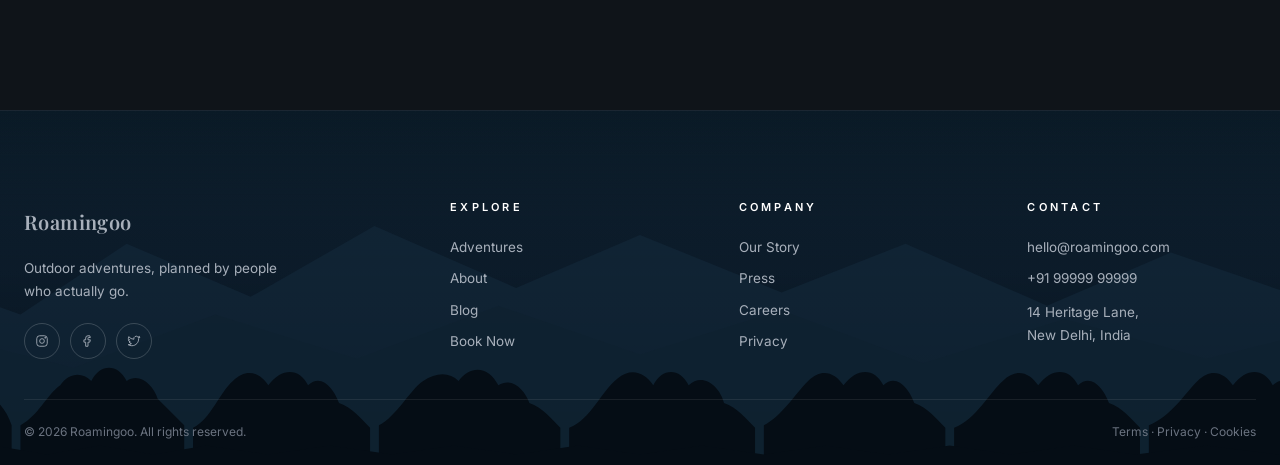
==== commit 6d5ec9f7: "update all the changes" ====
--- a/booking.html
+++ b/booking.html
@@ -25,7 +25,7 @@
         <li><a href="index.html#adventure" class="nav-link">Adventure</a></li>
         <li><a href="index.html#about" class="nav-link">About</a></li>
         <li><a href="index.html#blog" class="nav-link">Blog</a></li>
-        <li><a href="index.html#booknow" class="nav-link active">Book Now</a></li>
+        <li><a href="booking.html" class="nav-link active">Book Now</a></li>
         <li><a href="contact.html" class="nav-link">Contact</a></li>
       </ul>
       <a href="#login" class="btn-login">Login</a>
@@ -266,7 +266,7 @@
           <a href="#" aria-label="Twitter"><svg viewBox="0 0 24 24" fill="none" stroke="currentColor" stroke-width="1.5"><path d="M22 5.8a8.5 8.5 0 0 1-2.4.7 4.1 4.1 0 0 0 1.8-2.3 8.4 8.4 0 0 1-2.6 1 4.1 4.1 0 0 0-7 3.8A11.7 11.7 0 0 1 3 4.6a4.1 4.1 0 0 0 1.3 5.5 4 4 0 0 1-1.9-.5 4.1 4.1 0 0 0 3.3 4 4.1 4.1 0 0 1-1.9.1 4.1 4.1 0 0 0 3.8 2.8A8.3 8.3 0 0 1 2 18.3a11.7 11.7 0 0 0 6.3 1.8c7.6 0 11.7-6.3 11.7-11.7v-.5A8.3 8.3 0 0 0 22 5.8z"/></svg></a>
         </div>
       </div>
-      <div class="f-col"><h5>Explore</h5><a href="index.html#adventure">Adventures</a><a href="index.html#about">About</a><a href="index.html#blog">Blog</a><a href="index.html#booknow">Book Now</a></div>
+      <div class="f-col"><h5>Explore</h5><a href="index.html#adventure">Adventures</a><a href="index.html#about">About</a><a href="index.html#blog">Blog</a><a href="booking.html">Book Now</a></div>
       <div class="f-col"><h5>Company</h5><a href="#">Our Story</a><a href="#">Press</a><a href="#">Careers</a><a href="#">Privacy</a></div>
       <div class="f-col"><h5>Contact</h5><a href="mailto:hello@roamingoo.com">hello@roamingoo.com</a><a href="tel:+919999999999">+91 99999 99999</a><p>14 Heritage Lane,<br/>New Delhi, India</p></div>
     </div>
@@ -278,7 +278,7 @@
     <a href="index.html#adventure" class="m-link">Adventure</a>
     <a href="index.html#about" class="m-link">About</a>
     <a href="index.html#blog" class="m-link">Blog</a>
-    <a href="index.html#booknow" class="m-link">Book Now</a>
+    <a href="booking.html" class="m-link">Book Now</a>
     <a href="contact.html" class="m-link">Contact</a>
     <a href="#login" class="btn btn-primary m-cta">Login</a>
   </div>
--- a/css/style.css
+++ b/css/style.css
@@ -247,6 +247,42 @@
 .nav-search input::placeholder{
   color:var(--ink-dim);
 }
+.search-results{
+  position:absolute;
+  top:calc(100% + 10px);
+  left:0;
+  right:0;
+  background:rgba(15,20,25,0.97);
+  border:1px solid var(--line-strong);
+  border-radius:14px;
+  padding:6px;
+  box-shadow:0 20px 50px rgba(0,0,0,0.45);
+  backdrop-filter:blur(12px);
+  display:none;
+  z-index:1000;
+  max-height:60vh;
+  overflow-y:auto;
+}
+.search-results.open{ display:block; }
+.sr-item{
+  display:flex;
+  flex-direction:column;
+  gap:2px;
+  padding:10px 14px;
+  border-radius:10px;
+  color:var(--ink);
+  text-decoration:none;
+  transition:background var(--t-fast);
+}
+.sr-item:hover, .sr-item.active{ background:rgba(212,255,61,0.12); }
+.sr-title{ font-size:13.5px; font-weight:600; color:var(--ink); }
+.sr-desc{ font-size:11.5px; color:var(--ink-dim); }
+.sr-empty{
+  padding:14px;
+  font-size:13px;
+  color:var(--ink-dim);
+  text-align:center;
+}
 
 .nav-menu{
   display:flex;
@@ -654,6 +690,12 @@
   50%{ box-shadow:0 0 0 10px rgba(212,255,61,0); }
 }
 
+.booknow-cta{
+  display:flex;
+  justify-content:center;
+  margin-top:36px;
+}
+
 .annotation{
   position:absolute;
   z-index:3;
@@ -702,11 +744,42 @@
    FOOTER
    ========================================================= */
 .site-footer{
-  max-width:var(--container);
-  margin:30px auto 0;
-  padding:60px 24px 24px;
+  position:relative;
+  max-width:none;
+  margin:60px 0 0;
+  padding:90px 24px 24px;
   border-top:1px solid var(--line);
-}
+  background:
+    linear-gradient(180deg, rgba(15,30,45,0) 0%, rgba(12,26,40,0.55) 30%, rgba(8,20,32,0.92) 100%),
+    linear-gradient(180deg, #0a1a26 0%, #0d2030 45%, #081826 100%);
+  overflow:hidden;
+  isolation:isolate;
+}
+/* far mountain silhouette */
+.site-footer::before{
+  content:"";
+  position:absolute;
+  inset:0;
+  background-image:url("data:image/svg+xml;utf8,<svg xmlns='http://www.w3.org/2000/svg' viewBox='0 0 1920 400' preserveAspectRatio='xMidYMax slice'><path d='M0,260 L120,180 L260,230 L380,150 L520,210 L660,130 L820,200 L960,140 L1120,205 L1260,150 L1420,220 L1560,160 L1720,215 L1860,170 L1920,200 L1920,400 L0,400 Z' fill='%23142a3c' opacity='0.55'/><path d='M0,310 L160,250 L320,290 L480,230 L640,280 L800,220 L960,275 L1120,225 L1280,285 L1440,235 L1600,280 L1760,240 L1920,275 L1920,400 L0,400 Z' fill='%230f2230' opacity='0.7'/></svg>");
+  background-repeat:no-repeat;
+  background-position:center bottom;
+  background-size:cover;
+  z-index:-2;
+  pointer-events:none;
+}
+/* tree silhouette layer */
+.site-footer::after{
+  content:"";
+  position:absolute;
+  inset:0;
+  background-image:url("data:image/svg+xml;utf8,<svg xmlns='http://www.w3.org/2000/svg' viewBox='0 0 1920 400' preserveAspectRatio='xMidYMax slice'><g fill='%23050d15'><path d='M0,360 C30,355 50,330 60,320 C70,305 80,300 100,300 C110,280 130,275 140,290 C155,270 175,275 185,295 C200,290 215,305 220,320 C235,325 245,340 250,355 L250,400 L0,400 Z'/><path d='M260,355 C280,345 290,320 305,310 C315,295 330,295 340,305 C350,285 370,285 380,305 C395,295 410,310 415,325 C425,335 435,345 445,355 L445,400 L260,400 Z'/><path d='M455,358 C475,348 485,318 500,305 C515,290 530,295 540,310 C555,290 575,290 585,310 C600,295 615,315 620,330 C635,335 645,348 655,358 L655,400 L455,400 Z'/><path d='M665,355 C685,345 700,315 715,305 C730,295 745,295 755,305 C770,285 790,290 800,310 C815,300 830,315 835,330 C850,335 860,348 870,358 L870,400 L665,400 Z'/><path d='M880,358 C905,348 915,318 935,302 C950,290 965,295 975,310 C985,290 1005,290 1015,310 C1030,295 1050,310 1055,330 C1070,335 1080,348 1090,358 L1090,400 L880,400 Z'/><path d='M1100,355 C1120,345 1135,320 1150,305 C1165,290 1180,295 1190,310 C1205,290 1225,290 1235,310 C1250,295 1265,315 1270,330 C1285,335 1295,348 1305,358 L1305,400 L1100,400 Z'/><path d='M1315,358 C1340,348 1355,318 1370,305 C1385,290 1400,295 1410,310 C1425,290 1445,290 1455,310 C1470,295 1485,315 1490,330 C1505,335 1515,348 1525,358 L1525,400 L1315,400 Z'/><path d='M1535,355 C1560,345 1575,320 1590,305 C1605,290 1620,295 1630,310 C1645,290 1665,290 1675,310 C1690,295 1705,315 1710,330 C1725,335 1735,348 1745,358 L1745,400 L1535,400 Z'/><path d='M1755,358 C1780,348 1795,318 1815,302 C1830,290 1845,295 1855,310 C1870,295 1890,300 1900,318 C1915,328 1925,348 1920,358 L1920,400 L1755,400 Z'/><path d='M0,385 L40,378 L80,388 L130,378 L180,388 L230,378 L290,388 L350,378 L410,388 L470,378 L540,388 L610,378 L680,388 L750,378 L820,388 L890,378 L960,388 L1030,378 L1100,388 L1170,378 L1240,388 L1310,378 L1380,388 L1450,378 L1520,388 L1600,378 L1680,388 L1760,378 L1840,388 L1920,380 L1920,400 L0,400 Z'/></g></svg>");
+  background-repeat:no-repeat;
+  background-position:center bottom;
+  background-size:cover;
+  z-index:-1;
+  pointer-events:none;
+}
+.site-footer > *{ position:relative; max-width:var(--container); margin-left:auto; margin-right:auto; }
 .footer-grid{
   display:grid;
   grid-template-columns:1fr;
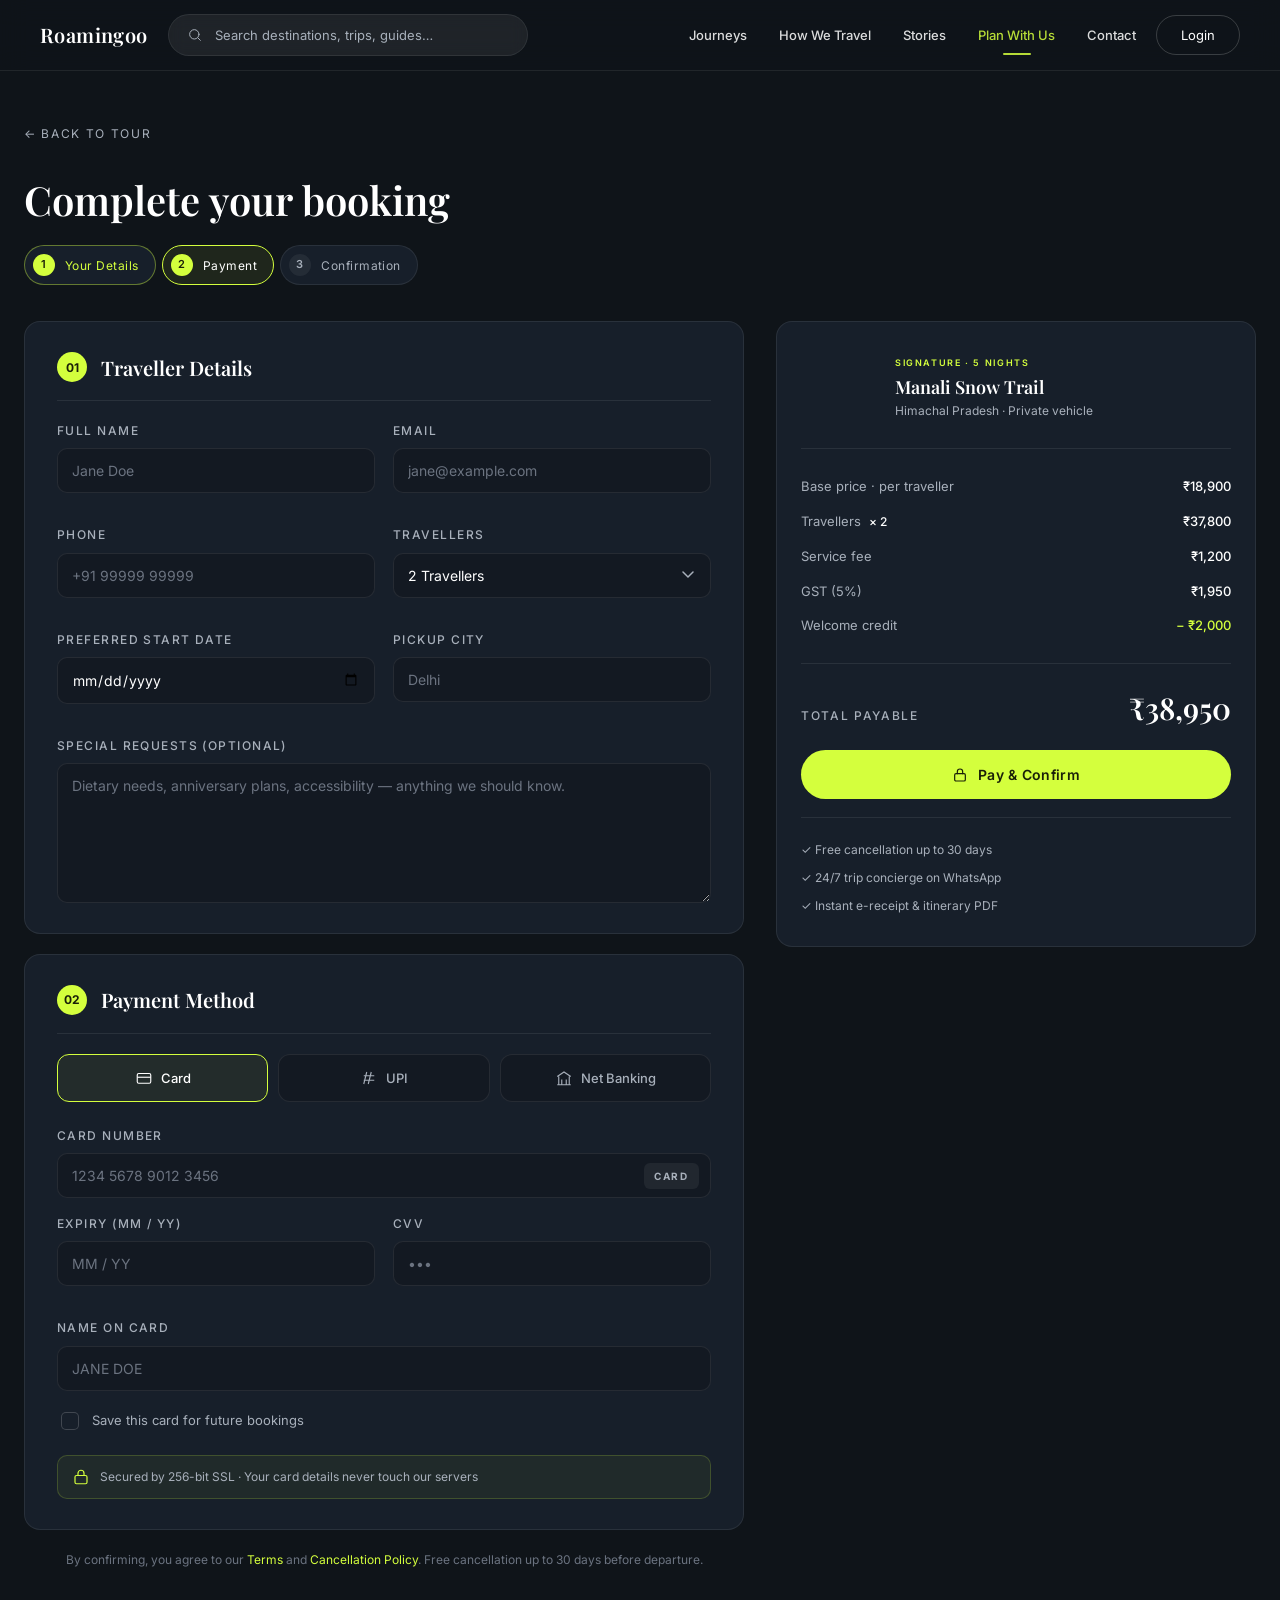
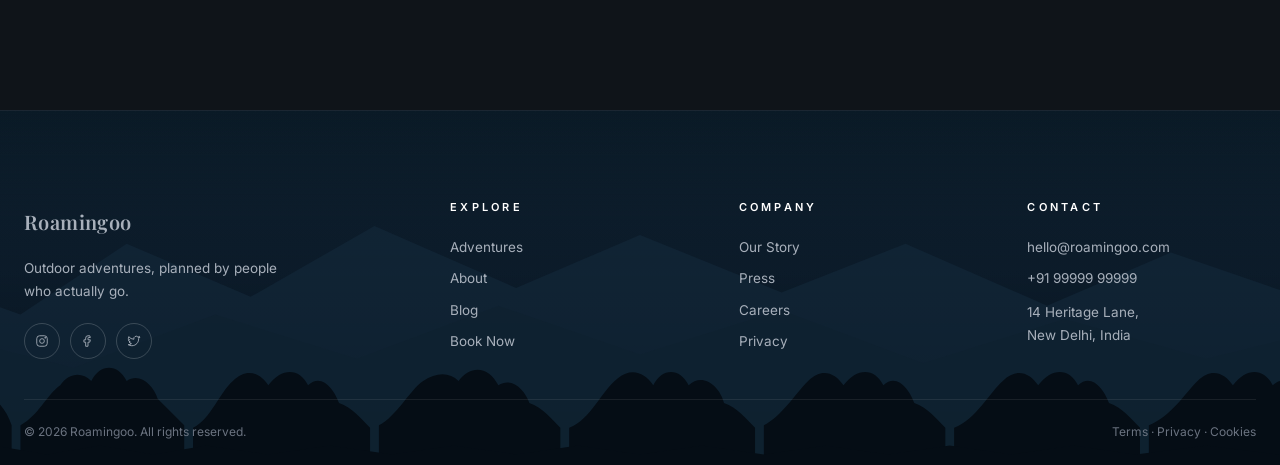
==== commit 7ba17a2c: "update all chnages" ====
--- a/booking.html
+++ b/booking.html
@@ -22,10 +22,10 @@
         <input type="text" placeholder="Search destinations, trips, guides…" aria-label="Search" />
       </div>
       <ul class="nav-menu">
-        <li><a href="index.html#adventure" class="nav-link">Adventure</a></li>
-        <li><a href="index.html#about" class="nav-link">About</a></li>
-        <li><a href="index.html#blog" class="nav-link">Blog</a></li>
-        <li><a href="booking.html" class="nav-link active">Book Now</a></li>
+        <li><a href="index.html#journeys" class="nav-link">Journeys</a></li>
+        <li><a href="index.html#why" class="nav-link">How We Travel</a></li>
+        <li><a href="index.html#story" class="nav-link">Stories</a></li>
+        <li><a href="booking.html" class="nav-link active">Plan With Us</a></li>
         <li><a href="contact.html" class="nav-link">Contact</a></li>
       </ul>
       <a href="#login" class="btn-login">Login</a>
@@ -275,10 +275,10 @@
 
   <div class="mobile-drawer" id="mobileDrawer" aria-hidden="true">
     <button class="drawer-close" id="drawerClose" aria-label="Close menu"><svg viewBox="0 0 24 24" fill="none" stroke="currentColor" stroke-width="1.8" stroke-linecap="round"><path d="M6 6l12 12M18 6L6 18"/></svg></button>
-    <a href="index.html#adventure" class="m-link">Adventure</a>
-    <a href="index.html#about" class="m-link">About</a>
-    <a href="index.html#blog" class="m-link">Blog</a>
-    <a href="booking.html" class="m-link">Book Now</a>
+    <a href="index.html#journeys" class="m-link">Journeys</a>
+    <a href="index.html#why" class="m-link">How We Travel</a>
+    <a href="index.html#story" class="m-link">Stories</a>
+    <a href="booking.html" class="m-link">Plan With Us</a>
     <a href="contact.html" class="m-link">Contact</a>
     <a href="#login" class="btn btn-primary m-cta">Login</a>
   </div>
--- a/css/style.css
+++ b/css/style.css
@@ -381,7 +381,7 @@
 }
 .hero-title{
   font-family:var(--font-display);
-  font-size:clamp(40px, 10.5vw, 150px);
+  font-size:clamp(34px, 9vw, 128px);
   font-weight:700;
   letter-spacing:.04em;
   line-height:1;
@@ -494,22 +494,16 @@
   position:relative;
   height:280px;
   border-radius:var(--radius-card);
-  background-size:115% auto;
+  background-size:cover;
   background-position:center;
   background-color:#000;
   overflow:hidden;
   cursor:pointer;
-  transition:background-size 1.2s var(--ease), transform var(--t-med), box-shadow var(--t-med);
 }
 .wonder-card::before{
   content:'';
   position:absolute; inset:0;
   background:linear-gradient(180deg, transparent 40%, rgba(15,20,25,0.92) 100%);
-}
-.wonder-card:hover{
-  background-size:135% auto;
-  transform:translateY(-6px);
-  box-shadow:0 24px 50px -16px rgba(0,0,0,0.7);
 }
 .wonder-info{
   position:absolute;
@@ -2733,3 +2727,851 @@
     scroll-behavior:auto !important;
   }
 }
+
+/* =========================================================
+   HOMEPAGE REPOSITIONING (Travel Deeper)
+   Additions only — reuses existing tokens.
+   Section map:
+     01 Hero CTAs        .hero-ctas / .btn-ghost
+     02 Journey Types    .journey-types / .kinds-grid / .kind-card
+     03 Wonder tag/date  .wonder-tag / .wonder-dates
+     04 Community block  .perfect-aside (reuses .perfect)
+     06 Story band       .story-band / .story-inner
+     07 Rules strip      .rules-strip / .rules-list
+     08 Feel Deeply      .explore-tagline (overlay on .explore-canvas)
+     09 Safety/Trust     .trust .trust-grid (reuses .reason)
+     10 Final CTA        .final-cta / .final-bg / .final-inner
+     Footer              .footer-tag
+   ========================================================= */
+
+/* ---------- 01 · HERO CTAs + ghost btn ---------- */
+.hero-ctas{
+  display:flex;
+  gap:14px;
+  margin-top:28px;
+  flex-wrap:wrap;
+  justify-content:center;
+}
+.btn-ghost{
+  background:transparent;
+  color:var(--ink);
+  border:1px solid var(--line-strong);
+}
+.btn-ghost:hover{
+  border-color:var(--accent);
+  color:var(--accent);
+  transform:translateY(-2px);
+}
+
+/* ---------- 02 · FIND YOUR KIND OF JOURNEY ---------- */
+.journey-types{
+  padding-top:90px;
+  padding-bottom:30px;
+}
+.journey-types .section-head{
+  margin-bottom:36px;
+}
+.kinds-grid{
+  display:grid;
+  grid-template-columns:1fr;
+  gap:14px;
+  max-width:1080px;
+  margin:0 auto;
+}
+.kind-card{
+  display:flex;
+  flex-direction:column;
+  gap:8px;
+  padding:22px 22px 24px;
+  border:1px solid var(--line);
+  border-radius:var(--radius-card);
+  background:rgba(255,255,255,0.02);
+  color:var(--ink);
+  transition:border-color var(--t-fast), background var(--t-fast),
+             transform var(--t-fast);
+}
+.kind-card:hover{
+  border-color:rgba(212,255,61,0.45);
+  background:rgba(212,255,61,0.04);
+  transform:translateY(-3px);
+}
+.kind-eyebrow{
+  font-size:10.5px;
+  letter-spacing:.24em;
+  text-transform:uppercase;
+  color:var(--accent);
+  font-weight:600;
+}
+.kind-card h3{
+  font-family:var(--font-body);
+  font-size:15px;
+  font-weight:600;
+  letter-spacing:.02em;
+  margin:0;
+  color:var(--ink);
+}
+.kind-card p{
+  font-size:12.5px;
+  color:var(--ink-dim);
+  margin:0;
+  line-height:1.6;
+}
+@media (min-width:640px){
+  .kinds-grid{ grid-template-columns:repeat(2,1fr); gap:16px; }
+}
+@media (min-width:960px){
+  .kinds-grid{ grid-template-columns:repeat(4,1fr); gap:18px; }
+}
+
+/* ---------- 03 · WONDER tag + dates ---------- */
+.wonder-tag{
+  position:absolute;
+  top:14px; left:14px;
+  z-index:2;
+  background:rgba(15,20,25,0.7);
+  backdrop-filter:blur(6px);
+  border:1px solid var(--line-strong);
+  color:var(--ink);
+  font-size:10px;
+  letter-spacing:.18em;
+  text-transform:uppercase;
+  padding:5px 11px;
+  border-radius:999px;
+  font-weight:600;
+}
+.wonder-dates{
+  display:inline-block;
+  margin-top:6px;
+  font-size:10.5px;
+  letter-spacing:.08em;
+  color:var(--accent);
+  font-weight:500;
+}
+
+/* ---------- 04 · Community aside line ---------- */
+.perfect-aside{
+  font-style:italic;
+  color:var(--ink);
+  opacity:.85;
+  margin-bottom:28px !important;
+}
+
+/* ---------- 06 · STORY BAND ---------- */
+.story-band{
+  padding-top:90px;
+  padding-bottom:90px;
+  text-align:center;
+}
+.story-inner{
+  max-width:720px;
+  margin:0 auto;
+}
+.story-eyebrow{
+  font-size:11px;
+  letter-spacing:.32em;
+  text-transform:uppercase;
+  color:var(--accent);
+  margin:0 0 18px;
+  font-weight:600;
+}
+.story-band .section-title{
+  font-size:clamp(28px, 3.4vw, 42px);
+  margin-bottom:24px;
+}
+.story-body{
+  font-size:15px;
+  color:var(--ink-dim);
+  line-height:1.85;
+  margin:0 0 18px;
+}
+.story-band .btn{ margin-top:18px; }
+
+/* ---------- 07 · TRAVEL RULES STRIP ---------- */
+.rules-strip{
+  border-top:1px solid var(--line);
+  border-bottom:1px solid var(--line);
+  background:rgba(255,255,255,0.015);
+  padding:54px 24px;
+}
+.rules-inner{
+  max-width:var(--container);
+  margin:0 auto;
+}
+.rules-head{
+  text-align:center;
+  margin-bottom:30px;
+}
+.rules-title{
+  font-family:var(--font-display);
+  font-size:clamp(22px, 2.4vw, 28px);
+  font-weight:600;
+  margin:0 0 8px;
+  color:var(--ink);
+}
+.rules-sub{
+  font-size:12.5px;
+  letter-spacing:.06em;
+  color:var(--ink-dim);
+  margin:0;
+}
+.rules-list{
+  display:grid;
+  grid-template-columns:repeat(2, 1fr);
+  gap:18px 24px;
+  list-style:none;
+}
+.rules-list li{
+  display:flex;
+  align-items:center;
+  gap:12px;
+}
+.rule-ico{
+  flex-shrink:0;
+  width:34px; height:34px;
+  border-radius:50%;
+  background:rgba(212,255,61,0.10);
+  color:var(--accent);
+  display:flex; align-items:center; justify-content:center;
+}
+.rule-ico svg{ width:16px; height:16px; }
+.rules-list h3{
+  font-family:var(--font-body);
+  font-size:13px;
+  font-weight:500;
+  color:var(--ink);
+  margin:0;
+  letter-spacing:.02em;
+}
+@media (min-width:768px){
+  .rules-list{ grid-template-columns:repeat(5, 1fr); gap:20px; }
+  .rules-list li{ flex-direction:column; text-align:center; gap:10px; }
+  .rules-list h3{ font-size:12.5px; }
+}
+
+/* ---------- 08 · FEEL DEEPLY overlay tagline ---------- */
+.explore-tagline{
+  position:absolute;
+  right:24px; bottom:20px;
+  z-index:4;
+  font-family:var(--font-display);
+  font-size:clamp(18px, 2vw, 26px);
+  font-style:italic;
+  color:var(--ink);
+  text-shadow:0 4px 18px rgba(0,0,0,0.6);
+  letter-spacing:.01em;
+  pointer-events:none;
+}
+.explore .ann-card strong{
+  display:block;
+  font-family:var(--font-body);
+  font-size:12px;
+  font-weight:600;
+  color:var(--accent);
+  letter-spacing:.06em;
+  margin-bottom:3px;
+}
+/* hide the old pulsing frame inside repurposed explore section */
+.explore .explore-frame{ display:none; }
+
+/* ---------- 09 · SAFETY & TRUST (6 cards, reuses .reason) ---------- */
+.trust-grid{
+  display:grid;
+  grid-template-columns:1fr;
+  gap:40px;
+  max-width:var(--container);
+  margin:0 auto;
+  text-align:center;
+}
+.trust-grid .reason p{
+  max-width:260px;
+}
+@media (min-width:640px){
+  .trust-grid{ grid-template-columns:repeat(2,1fr); gap:36px 30px; }
+}
+@media (min-width:960px){
+  .trust-grid{ grid-template-columns:repeat(3,1fr); gap:46px 40px; }
+}
+
+/* ---------- 10 · FINAL CTA ---------- */
+.final-cta{
+  position:relative;
+  min-height:480px;
+  display:flex;
+  align-items:center;
+  justify-content:center;
+  padding:120px 24px;
+  margin-top:80px;
+  overflow:hidden;
+  isolation:isolate;
+}
+.final-bg{
+  position:absolute; inset:0;
+  background-size:cover;
+  background-position:center;
+  z-index:-2;
+  transform:scale(1.05);
+}
+.final-overlay{
+  position:absolute; inset:0;
+  background:
+    linear-gradient(180deg, rgba(15,20,25,0.55) 0%, rgba(15,20,25,0.75) 100%);
+  z-index:-1;
+}
+.final-inner{
+  max-width:680px;
+  text-align:center;
+}
+.final-eyebrow{
+  font-size:11px;
+  letter-spacing:.32em;
+  text-transform:uppercase;
+  color:var(--accent);
+  font-weight:600;
+  margin:0 0 18px;
+}
+.final-title{
+  font-family:var(--font-display);
+  font-size:clamp(34px, 5.5vw, 60px);
+  font-weight:700;
+  letter-spacing:.02em;
+  line-height:1.05;
+  margin:0 0 22px;
+  text-shadow:0 8px 30px rgba(0,0,0,0.5);
+}
+.final-sub{
+  color:var(--ink);
+  opacity:.92;
+  font-size:15px;
+  line-height:1.75;
+  max-width:520px;
+  margin:0 auto 32px;
+}
+.btn.large{
+  padding:16px 38px;
+  font-size:14px;
+}
+
+/* ---------- FOOTER tagline ---------- */
+.footer-tag{
+  font-family:var(--font-display);
+  font-size:15px;
+  color:var(--ink) !important;
+  opacity:.85;
+  margin:0 0 18px !important;
+}
+
+/* ---------- Search picker (focus-empty seeds destinations) ---------- */
+.search-results.picker-mode .sr-section-label{
+  display:block;
+  padding:10px 14px 4px;
+  font-size:10.5px;
+  letter-spacing:.22em;
+  text-transform:uppercase;
+  color:var(--ink-dim);
+  font-weight:600;
+}
+
+/* ---------- Small-screen tweaks for new sections ---------- */
+@media (max-width: 639px){
+  .journey-types{ padding:60px 16px 16px; }
+  .story-band{ padding:60px 16px; }
+  .rules-strip{ padding:42px 16px; }
+  .rules-list{ grid-template-columns:1fr; gap:14px; }
+  .rules-list li{ flex-direction:row; text-align:left; }
+  .final-cta{ min-height:420px; padding:90px 16px; margin-top:60px; }
+  .explore-tagline{ right:14px; bottom:12px; font-size:16px; }
+  .hero-ctas{ gap:10px; margin-top:22px; }
+  .hero-ctas .btn{ padding:11px 22px; font-size:13px; }
+}
+
+/* =========================================================
+   3D DIORAMA STAGE (above footer)
+   ========================================================= */
+.diorama{
+  position:relative;
+  padding:80px 24px 60px;
+  background:
+    radial-gradient(120% 80% at 50% 0%, #cfe3d1 0%, #b9d3bd 45%, #9cbfa3 100%);
+  isolation:isolate;
+  overflow:hidden;
+}
+.diorama::before{
+  content:"";
+  position:absolute; inset:auto 0 0 0; height:55%;
+  background:linear-gradient(180deg, transparent 0%, rgba(80,110,90,0.18) 100%);
+  pointer-events:none; z-index:0;
+}
+.diorama-inner{
+  position:relative;
+  max-width:var(--container);
+  margin:0 auto;
+  z-index:1;
+}
+
+/* ---- Stage ---- */
+.diorama-stage{
+  position:relative;
+  height:560px;
+  margin:0 auto;
+  border-radius:18px;
+  overflow:hidden;
+}
+@media (max-width: 900px){ .diorama-stage{ height:440px; } }
+@media (max-width: 600px){ .diorama-stage{ height:340px; } }
+
+.d-glow{
+  position:absolute; inset:0;
+  background:radial-gradient(60% 50% at 50% 35%, rgba(255,255,255,0.55) 0%, transparent 70%);
+  pointer-events:none;
+}
+
+/* ---- Mountains ---- */
+.d-mountain{
+  position:absolute;
+  bottom:18%;
+  width:46%;
+  aspect-ratio: 2 / 1.1;
+  border-radius:4px;
+  filter:drop-shadow(0 18px 24px rgba(40,60,55,0.25));
+}
+.d-mountain .snow{
+  position:absolute; inset:0;
+  display:block;
+}
+.m-back{
+  left:4%;
+  background:linear-gradient(180deg, #d6dee0 0%, #98a6a8 100%);
+  clip-path:polygon(0% 100%, 18% 38%, 30% 62%, 48% 14%, 66% 55%, 82% 28%, 100% 100%);
+  opacity:.85;
+}
+.m-back .snow{
+  background:linear-gradient(180deg, #ffffff 0%, transparent 35%);
+  clip-path:polygon(18% 38%, 30% 62%, 48% 14%, 66% 55%, 82% 28%, 78% 50%, 66% 70%, 48% 38%, 30% 78%, 22% 60%);
+  opacity:.55;
+}
+.m-mid{
+  left:12%;
+  bottom:14%;
+  width:38%;
+  background:linear-gradient(180deg, #c2cdcf 0%, #7c8d8e 100%);
+  clip-path:polygon(0% 100%, 22% 30%, 40% 70%, 58% 20%, 78% 55%, 100% 100%);
+}
+.m-mid .snow{
+  background:linear-gradient(180deg, #fff 0%, transparent 40%);
+  clip-path:polygon(22% 30%, 40% 70%, 58% 20%, 78% 55%, 68% 65%, 58% 42%, 40% 82%, 30% 56%);
+  opacity:.6;
+}
+.m-front{
+  left:22%;
+  bottom:18%;
+  width:28%;
+  background:linear-gradient(180deg, #aebbbd 0%, #5f7273 100%);
+  clip-path:polygon(0% 100%, 30% 28%, 55% 65%, 78% 16%, 100% 100%);
+}
+.m-front .snow{
+  background:linear-gradient(180deg, #fff 0%, transparent 45%);
+  clip-path:polygon(30% 28%, 55% 65%, 78% 16%, 70% 50%, 55% 38%, 45% 60%);
+  opacity:.7;
+}
+
+/* ---- Floating spheres ---- */
+.d-sphere{
+  position:absolute;
+  border-radius:50%;
+  background:
+    radial-gradient(circle at 32% 30%, #ffffff 0%, #e3e8e4 45%, #b6c2b8 100%);
+  box-shadow:
+    inset -6px -8px 14px rgba(80,100,90,0.25),
+    0 14px 22px rgba(40,55,50,0.22);
+}
+.d-sphere::after{
+  content:"";
+  position:absolute; left:18%; top:14%;
+  width:30%; height:24%;
+  border-radius:50%;
+  background:radial-gradient(circle, rgba(255,255,255,0.85) 0%, transparent 70%);
+  filter:blur(2px);
+}
+.s1{ width:46px; height:46px; top:14%; left:10%; }
+.s2{ width:28px; height:28px; top:8%;  left:22%; }
+.s3{ width:34px; height:34px; top:26%; left:30%; opacity:.9; }
+.s4{ width:22px; height:22px; top:4%;  left:46%; }
+.s5{ width:38px; height:38px; top:22%; left:60%; }
+.s6{ width:26px; height:26px; top:10%; left:78%; }
+
+/* Drifting clouds (right → left, fade at edges so the loop is invisible) */
+.d-sphere{
+  will-change: transform, opacity;
+  animation: d-cloud 28s linear infinite;
+}
+.s1{ animation-duration:34s; animation-delay:  -2s; }
+.s2{ animation-duration:46s; animation-delay: -18s; }
+.s3{ animation-duration:38s; animation-delay:  -8s; }
+.s4{ animation-duration:54s; animation-delay: -26s; }
+.s5{ animation-duration:30s; animation-delay: -12s; }
+.s6{ animation-duration:42s; animation-delay: -22s; }
+
+@keyframes d-cloud{
+  0%   { transform: translate3d(110%, 0, 0)   scale(1);   opacity: 0; }
+  8%   { opacity: 1; }
+  50%  { transform: translate3d(0, -8px, 0)   scale(1.02); }
+  92%  { opacity: 1; }
+  100% { transform: translate3d(-220%, 0, 0)  scale(.98);  opacity: 0; }
+}
+
+/* ---- Dashboard window (center) ---- */
+.d-window{
+  position:absolute;
+  top:8%;
+  left:40%;
+  width:36%;
+  height:46%;
+  background:linear-gradient(180deg, #fbfbf7 0%, #efefe7 100%);
+  border-radius:14px;
+  box-shadow:
+    0 22px 40px rgba(50,70,60,0.22),
+    inset 0 1px 0 rgba(255,255,255,0.9);
+  padding:14px;
+}
+.d-window .dot{
+  position:absolute; top:12px;
+  width:7px; height:7px; border-radius:50%;
+  background:#dcdcd0;
+}
+.d-window .dot.r{ left:12px; background:#e6c4be; }
+.d-window .dot.y{ left:24px; background:#e6dcb0; }
+.d-window .dot.g{ left:36px; background:#b8d4b9; }
+.d-window .bar{
+  position:absolute;
+  left:14px;
+  height:6px;
+  border-radius:3px;
+  background:#dadbd0;
+}
+.d-window .b1{ top:38px; width:38%; background:#1b2a22; opacity:.78; }
+.d-window .b2{ top:54px; width:24%; }
+.d-window .b3{ top:78px; width:46%; height:10px; border-radius:5px; background:linear-gradient(90deg, #6db17a, #b9d6bb); }
+.d-window .b4{ top:98px; width:32%; }
+
+/* ---- Right-side towers (cards) ---- */
+.d-tower{
+  position:absolute;
+  bottom:22%;
+  background:linear-gradient(180deg, #fbfbf7 0%, #d8dad0 100%);
+  border-radius:6px 6px 2px 2px;
+  box-shadow:
+    0 18px 28px rgba(40,55,50,0.22),
+    inset -4px 0 0 rgba(0,0,0,0.05);
+}
+.t1{ right:18%; width:48px;  height:42%; }
+.t2{ right:11%; width:62px;  height:50%; background:linear-gradient(180deg, #fff 0%, #cfd2c8 100%); }
+.t3{ right:4%;  width:54px;  height:34%; background:linear-gradient(180deg, #f5f5ee 0%, #c4c8be 100%); }
+
+/* ---- Pods (right circular shapes) ---- */
+.d-pod{
+  position:absolute;
+  background:linear-gradient(180deg, #ffffff 0%, #d9ddd2 100%);
+  box-shadow:
+    0 16px 24px rgba(40,55,50,0.2),
+    inset -4px -4px 8px rgba(0,0,0,0.06);
+}
+.p1{
+  right:26%; bottom:40%;
+  width:60px; height:60px;
+  border-radius:50%;
+}
+.p1::before{
+  content:""; position:absolute; inset:18%;
+  border-radius:50%;
+  background:radial-gradient(circle at 35% 35%, #5a6b62 0%, #2a3a32 100%);
+}
+.p2{
+  right:33%; bottom:24%;
+  width:46px; height:46px;
+  border-radius:50% 50% 12px 12px;
+}
+
+/* ---- Forest ---- */
+.d-forest{
+  position:absolute;
+  left:2%;
+  right:35%;
+  bottom:14%;
+  height:32%;
+  pointer-events:none;
+}
+.tree{
+  position:absolute;
+  bottom:0;
+  background:linear-gradient(180deg, #4a7a52 0%, #2a4a34 100%);
+  clip-path:polygon(50% 0%, 18% 100%, 82% 100%);
+  filter:drop-shadow(0 6px 8px rgba(20,40,28,0.35));
+}
+.tree::after{
+  content:"";
+  position:absolute;
+  left:8%; right:8%; top:-22%;
+  height:60%;
+  background:linear-gradient(180deg, #5a8a62 0%, #3a6a44 100%);
+  clip-path:polygon(50% 0%, 22% 100%, 78% 100%);
+  filter:drop-shadow(0 4px 6px rgba(20,40,28,0.3));
+}
+.t-a{ left:2%;  width:54px; height:100%; }
+.t-b{ left:9%;  width:42px; height:78%; }
+.t-c{ left:16%; width:60px; height:108%; }
+.t-d{ left:24%; width:38px; height:70%; }
+.t-e{ left:30%; width:50px; height:92%; }
+.t-f{ left:38%; width:44px; height:80%; }
+.t-g{ left:46%; width:56px; height:100%; }
+.t-h{ left:55%; width:40px; height:74%; }
+.t-i{ left:62%; width:52px; height:90%; }
+.t-j{ left:72%; width:46px; height:82%; }
+
+/* ---- Camper ---- */
+.d-camper{
+  position:absolute;
+  bottom:18%;
+  left:0;
+  width:110px;
+  height:50px;
+  filter:drop-shadow(0 12px 14px rgba(30,45,38,0.3));
+  will-change: transform;
+  animation: d-drive 18s linear infinite;
+}
+@keyframes d-drive{
+  0%   { transform: translateX(-15%)  translateY(0); }
+  48%  { transform: translateX(48vw)  translateY(-1px); }
+  50%  { transform: translateX(48vw)  translateY(0); }
+  52%  { transform: translateX(48vw)  translateY(-1px); }
+  100% { transform: translateX(110vw) translateY(0); }
+}
+/* tiny bounce as it rolls */
+.d-camper .body, .d-camper .cab, .d-camper .window{
+  animation: d-bump 0.6s ease-in-out infinite;
+}
+@keyframes d-bump{
+  0%, 100% { transform: translateY(0); }
+  50%      { transform: translateY(-1px); }
+}
+.d-camper .body{
+  position:absolute; left:0; bottom:8px;
+  width:78px; height:34px;
+  background:linear-gradient(180deg, #f7f6ef 0%, #d6d8cd 100%);
+  border-radius:6px 4px 4px 4px;
+}
+.d-camper .cab{
+  position:absolute; left:72px; bottom:8px;
+  width:32px; height:26px;
+  background:linear-gradient(180deg, #e9eae0 0%, #b8bcb1 100%);
+  border-radius:8px 8px 4px 4px;
+}
+.d-camper .window{
+  position:absolute; left:10px; bottom:22px;
+  width:48px; height:12px;
+  background:#5a8d8c;
+  border-radius:2px;
+  opacity:.85;
+}
+.d-camper .wheel{
+  position:absolute; bottom:0;
+  width:14px; height:14px;
+  background:
+    radial-gradient(circle at 35% 35%, #5b6660 0%, #1c2622 100%),
+    conic-gradient(from 0deg, #fff 0 25%, transparent 0 50%, #fff 0 75%, transparent 0);
+  background-blend-mode:overlay;
+  border-radius:50%;
+  animation: d-spin 0.55s linear infinite;
+  will-change: transform;
+}
+.d-camper .w1{ left:12px; }
+.d-camper .w2{ left:80px; }
+.d-camper .wheel::after{
+  content:""; position:absolute; inset:30%;
+  border-radius:50%;
+  background:#0f1612;
+}
+.d-camper .wheel::before{
+  content:""; position:absolute; left:50%; top:50%;
+  width:80%; height:1.5px;
+  background:rgba(255,255,255,0.45);
+  transform:translate(-50%,-50%);
+}
+@keyframes d-spin{
+  from { transform: rotate(0deg); }
+  to   { transform: rotate(360deg); }
+}
+
+/* pause everything for users who prefer reduced motion */
+@media (prefers-reduced-motion: reduce){
+  .d-sphere, .d-camper, .d-camper .wheel,
+  .d-camper .body, .d-camper .cab, .d-camper .window{
+    animation: none !important;
+  }
+  .d-camper{ transform: translateX(28%); }
+}
+
+/* ---- Dome tent + arch ---- */
+.d-dome{
+  position:absolute;
+  bottom:18%;
+  left:44%;
+  width:74px; height:42px;
+  background:linear-gradient(180deg, #ffffff 0%, #d4d8cf 100%);
+  border-radius:50% 50% 6px 6px / 100% 100% 6px 6px;
+  box-shadow:
+    0 14px 18px rgba(30,45,38,0.28),
+    inset -4px -4px 8px rgba(0,0,0,0.08);
+}
+.d-dome::after{
+  content:""; position:absolute;
+  left:50%; bottom:0; transform:translateX(-50%);
+  width:18px; height:22px;
+  background:#2a3a32;
+  border-radius:50% 50% 0 0 / 80% 80% 0 0;
+}
+.d-arch{
+  position:absolute;
+  bottom:18%;
+  left:53%;
+  width:70px; height:62px;
+  background:linear-gradient(180deg, #f7f6ef 0%, #cfd3c8 100%);
+  border-radius:50% 50% 4px 4px / 70% 70% 4px 4px;
+  box-shadow:
+    0 14px 18px rgba(30,45,38,0.25),
+    inset -5px -5px 10px rgba(0,0,0,0.08);
+}
+.d-arch::after{
+  content:""; position:absolute;
+  left:50%; bottom:0; transform:translateX(-50%);
+  width:30px; height:46px;
+  background:#1f2a24;
+  border-radius:50% 50% 0 0 / 80% 80% 0 0;
+}
+
+/* ---- River ---- */
+.d-river{
+  position:absolute;
+  bottom:14%;
+  left:18%;
+  width:54%;
+  height:14px;
+  background:linear-gradient(90deg, transparent 0%, #6ea98a 20%, #a8d4b0 50%, #6ea98a 80%, transparent 100%);
+  opacity:.55;
+  border-radius:50%;
+  filter:blur(2px);
+}
+
+/* ---- Platform / shelf ---- */
+.d-platform{
+  position:absolute;
+  left:0; right:0; bottom:14%;
+  height:18px;
+  background:linear-gradient(180deg, #f3f3ec 0%, #d6d8ce 100%);
+  border-radius:2px;
+  box-shadow:0 10px 20px rgba(30,45,38,0.18);
+}
+.d-platform-edge{
+  position:absolute;
+  left:0; right:0; bottom:0;
+  height:14%;
+  background:linear-gradient(180deg, #2c3e36 0%, #1a2a22 100%);
+}
+.d-platform-edge::before{
+  content:""; position:absolute;
+  left:0; right:0; top:0; height:2px;
+  background:rgba(255,255,255,0.06);
+}
+
+/* ---- Meta text ---- */
+.diorama-meta{
+  max-width:var(--container);
+  margin:28px auto 0;
+  padding:0 6px;
+  color:#1c2a23;
+}
+.d-eyebrow{
+  font-size:11px;
+  letter-spacing:.3em;
+  text-transform:uppercase;
+  color:#4a6553;
+  margin:0 0 6px;
+}
+.d-title{
+  font-family:var(--font-display);
+  font-size:clamp(22px, 3vw, 34px);
+  font-weight:600;
+  margin:0;
+  color:#142019;
+  max-width:640px;
+  line-height:1.2;
+}
+
+/* ---- Icon strip ---- */
+.d-icons{
+  display:grid;
+  grid-template-columns:repeat(8, 1fr);
+  gap:14px;
+  margin:32px auto 0;
+  padding:18px 6px 0;
+  border-top:1px solid rgba(20,40,30,0.15);
+  list-style:none;
+}
+.d-icons li{
+  display:flex; flex-direction:column; align-items:center; gap:8px;
+  color:#2a3a32;
+}
+.d-icons em{
+  font-style:normal;
+  font-size:10px;
+  letter-spacing:.18em;
+  text-transform:uppercase;
+  color:#4a6553;
+}
+.d-ic{
+  width:40px; height:40px;
+  border-radius:50%;
+  border:1px solid rgba(20,40,30,0.35);
+  position:relative;
+  background:transparent;
+}
+/* tiny line-art glyphs */
+.d-ic::before, .d-ic::after{
+  content:""; position:absolute; left:50%; top:50%;
+  transform:translate(-50%,-50%);
+  border:1.2px solid #2a3a32;
+}
+.ic-compass::before{ width:18px; height:18px; border-radius:50%; }
+.ic-compass::after{ width:2px; height:14px; background:#2a3a32; border:none; border-radius:1px; transform:translate(-50%,-50%) rotate(35deg); }
+
+.ic-tent::before{ width:0; height:0; border-left:11px solid transparent; border-right:11px solid transparent; border-bottom:18px solid #2a3a32; border-top:none; background:none; }
+.ic-tent::after{ width:10px; height:0; border-top:1.2px solid #2a3a32; border-left:none; border-right:none; border-bottom:none; transform:translate(-50%, 6px); }
+
+.ic-leaf::before{ width:14px; height:18px; border-radius:0 14px 0 14px; border-color:#2a3a32; transform:translate(-50%,-50%) rotate(-25deg); }
+.ic-leaf::after{ width:1.2px; height:14px; background:#2a3a32; border:none; transform:translate(-50%,-50%) rotate(-25deg); }
+
+.ic-flame::before{ width:12px; height:18px; border-radius:50% 50% 50% 50% / 65% 65% 35% 35%; border-color:#2a3a32; }
+.ic-flame::after{ width:5px; height:8px; border-radius:50%; background:#2a3a32; border:none; transform:translate(-50%, 2px); }
+
+.ic-cup::before{ width:14px; height:14px; border-radius:0 0 8px 8px; border-color:#2a3a32; border-top:none; }
+.ic-cup::after{ width:5px; height:8px; border-radius:0 50% 50% 0; border-color:#2a3a32; transform:translate(6px,-50%); }
+
+.ic-pack::before{ width:16px; height:18px; border-radius:5px; border-color:#2a3a32; }
+.ic-pack::after{ width:8px; height:5px; border-radius:3px 3px 0 0; border-color:#2a3a32; transform:translate(-50%, -10px); }
+
+.ic-music::before{ width:12px; height:12px; border-radius:50%; border-color:#2a3a32; transform:translate(-90%, 10%); }
+.ic-music::after{ width:1.4px; height:14px; background:#2a3a32; border:none; transform:translate(2px, -50%); }
+
+.ic-pin::before{ width:14px; height:14px; border-radius:50% 50% 50% 0; border-color:#2a3a32; transform:translate(-50%, -65%) rotate(-45deg); }
+.ic-pin::after{ width:4px; height:4px; border-radius:50%; background:#fff; border:1px solid #2a3a32; transform:translate(-50%, -85%); }
+
+@media (max-width: 900px){
+  .d-icons{ grid-template-columns:repeat(4, 1fr); }
+  .d-window{ width:42%; }
+}
+@media (max-width: 600px){
+  .diorama{ padding:50px 14px 40px; }
+  .d-icons{ grid-template-columns:repeat(4, 1fr); gap:10px; }
+  .d-window{ display:none; }
+  .d-camper{ transform:scale(.8); transform-origin:left bottom; }
+  .d-title{ font-size:20px; }
+}
